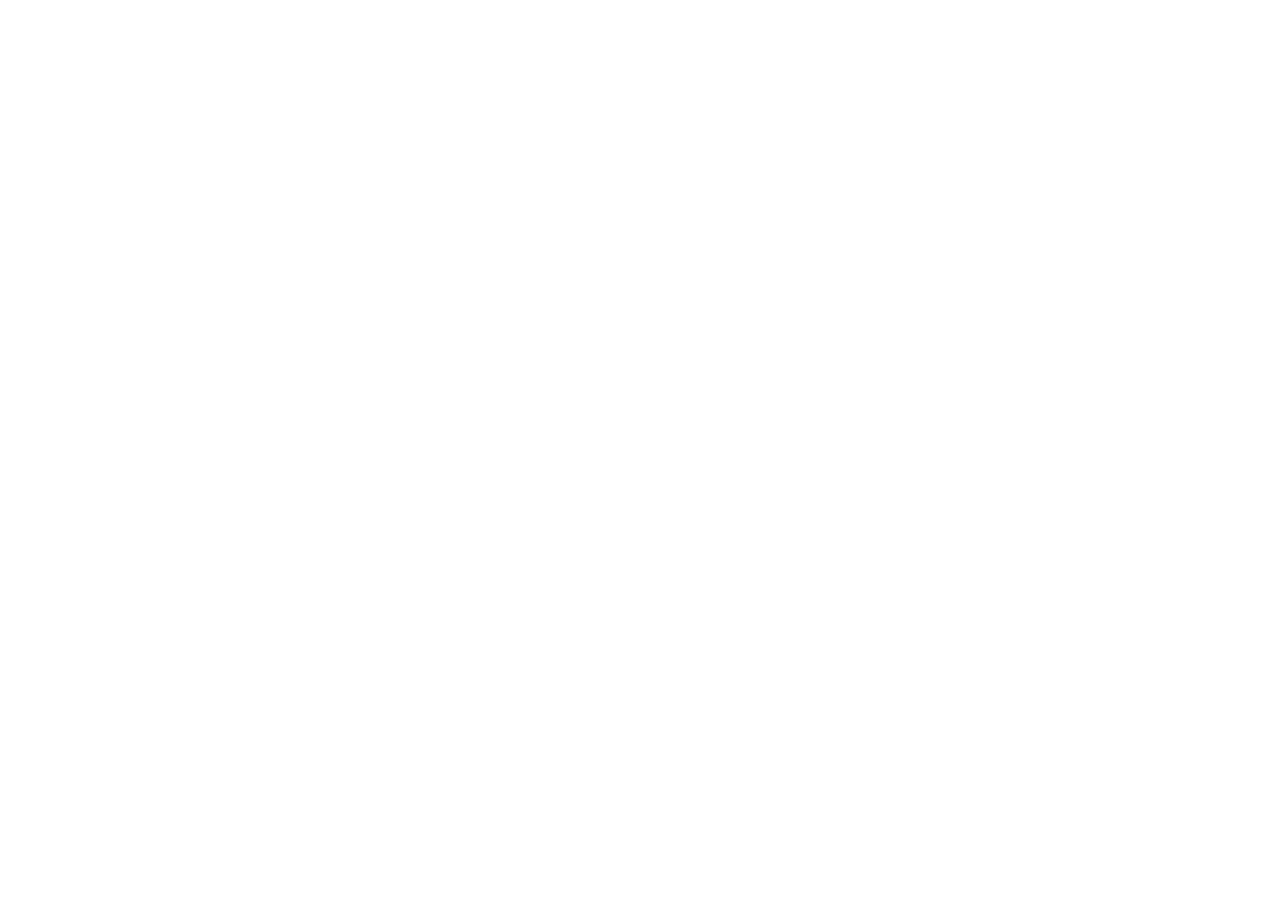
==== index.html @ 0d1fc015 "项目初始化" ====
<!DOCTYPE html>
<html lang="en">
<head>
    <meta charset="UTF-8">
    <meta name="viewport" content="width=device-width, initial-scale=1.0">
    <title>Document</title>
</head>
<body>
    
</body>
</html>
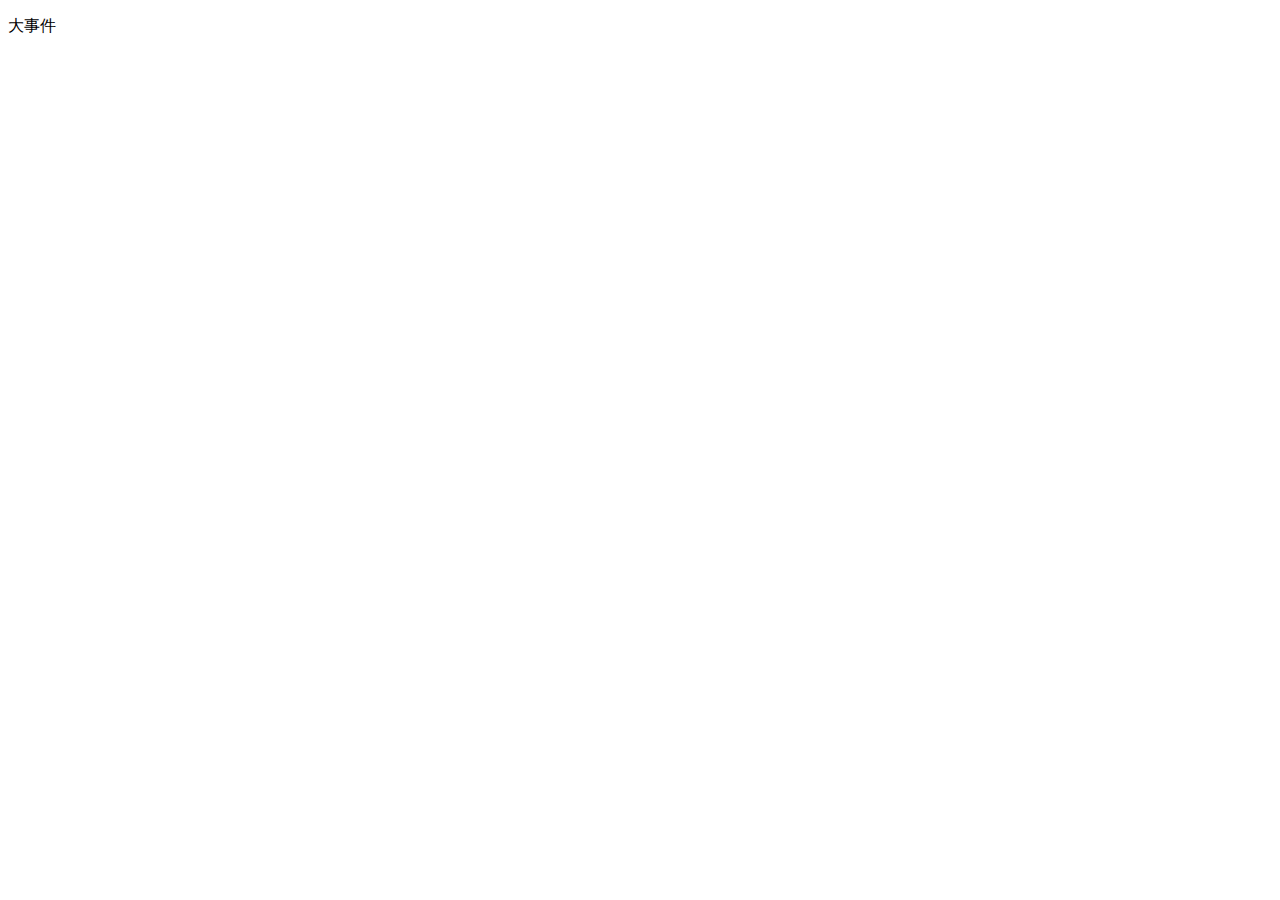
==== commit de41b594: "完成登陆和注册功能" ====
--- a/index.html
+++ b/index.html
@@ -6,6 +6,6 @@
     <title>Document</title>
 </head>
 <body>
-    
+    <p>大事件</p>
 </body>
 </html>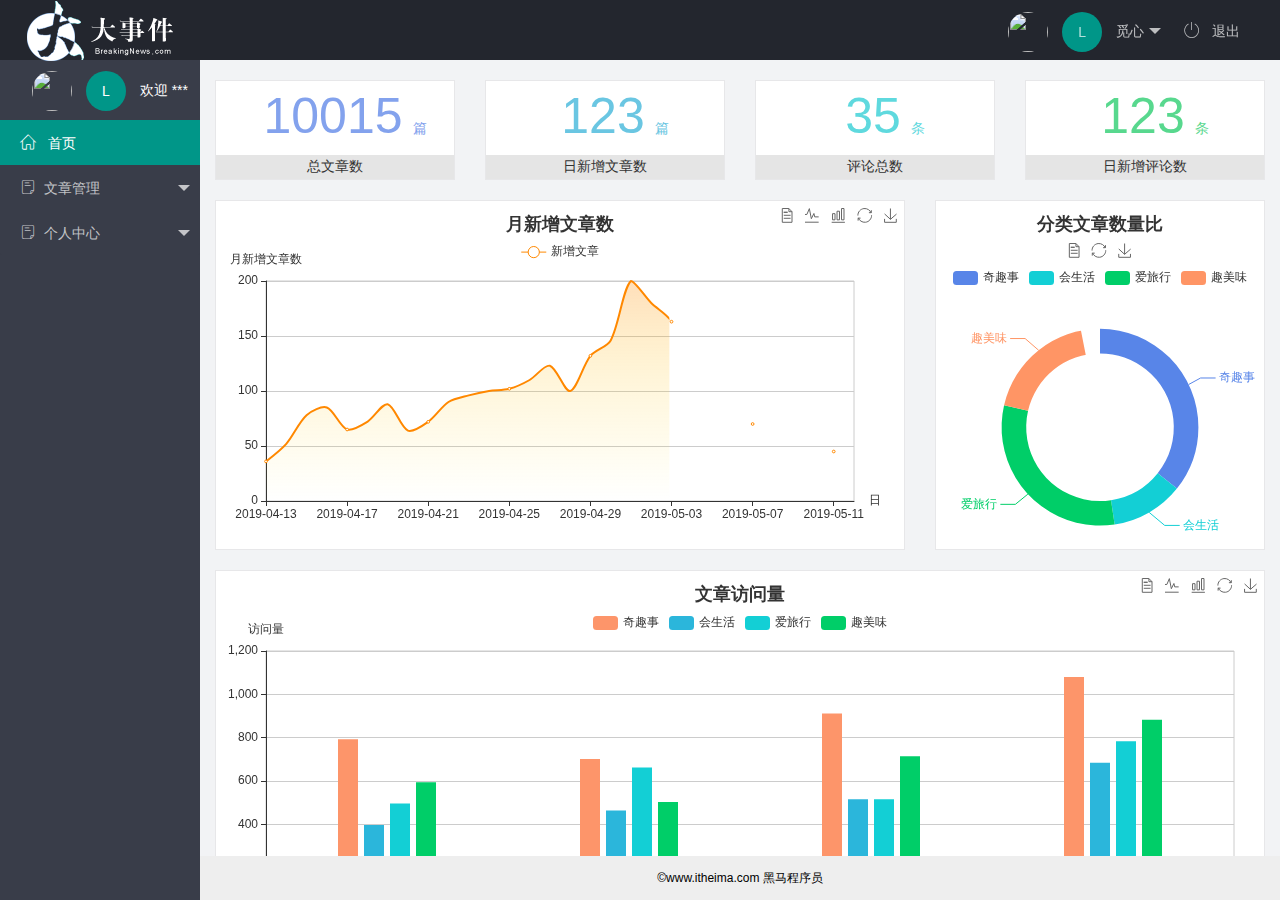
==== commit 904aeaa3: "首页功能完成" ====
--- a/index.html
+++ b/index.html
@@ -1,11 +1,114 @@
 <!DOCTYPE html>
 <html lang="en">
+
 <head>
     <meta charset="UTF-8">
     <meta name="viewport" content="width=device-width, initial-scale=1.0">
-    <title>Document</title>
+    <title>大事件后台</title>
+    <link rel="stylesheet" href="/assets/lib/layui/css/layui.css">
+    <link rel="stylesheet" href="/assets/css/index.css">
+    <link rel="stylesheet" href="/assets/fonts/iconfont.css">
 </head>
-<body>
-    <p>大事件</p>
+
+
+<body class="layui-layout-body">
+    <div class="layui-layout layui-layout-admin">
+        <div class="layui-header">
+            <div class="layui-logo">
+                <img src="/assets/images/logo.png" alt="">
+            </div>
+            <!-- 头部区域（可配合layui已有的水平导航） -->
+            <ul class="layui-nav layui-layout-right">
+                <li class="layui-nav-item">
+                    <a href="javascript:;">
+                        <img src="http://t.cn/RCzsdCq" class="layui-nav-img">
+                        <span class="text-avatar">L</span>
+                        觅心
+                    </a>
+                    <dl class="layui-nav-child">
+                        <dd>
+                            <a href="">基本资料</a>
+                        </dd>
+                        <dd>
+                            <a href="">更换头像</a>
+                        </dd>
+                        <dd>
+                            <a href="">更换密码</a>
+                        </dd>
+                    </dl>
+                </li>
+                <li class="layui-nav-item">
+                    <a id="btnLogout" href="javascript:;"><span class="iconfont icon-tuichu"></span> 退出</a>
+                </li>
+            </ul>
+        </div>
+
+        <div class="layui-side layui-bg-black">
+            <div class="layui-side-scroll">
+                <!-- 侧边头像 -->
+                <div class="userinfo">
+                    <img src="http://t.cn/RCzsdCq" alt="" class="layui-nav-img">
+                    <span class="text-avatar">L</span>
+                    <span>欢迎 ***</span>
+                </div>
+                <!-- 左侧导航区域（可配合layui已有的垂直导航） -->
+                <ul class="layui-nav layui-nav-tree" lay-shrink="all">
+                    <li class="layui-nav-item layui-this">
+                        <a class="" href="/home/dashboard.html" target="fm">
+                            <span class="iconfont icon-home"></span> 
+                            首页
+                        </a>
+                    </li>
+                    <li class="layui-nav-item">
+                        <a class="" href="javascript:;"><span class="iconfont icon-16"></span>文章管理</a>
+                        <dl class="layui-nav-child">
+                            <dd>
+                                <a href="javascript:;"><i class="layui-icon layui-icon-face-smile"></i> 文章类别</a>
+                            </dd>
+                            <dd>
+                                <a href="javascript:;"><i class="layui-icon layui-icon-face-smile"></i>文章列表</a>
+                            </dd>
+                            <dd>
+                                <a href="javascript:;"><i class="layui-icon layui-icon-face-smile"></i>发布文章</a>
+                            </dd>
+                        </dl>
+                    </li>
+                    <li class="layui-nav-item">
+                        <a href="javascript:;"><span class="iconfont icon-16"></span>个人中心</a>
+                        <dl class="layui-nav-child">
+                            <dd>
+                                <a href="javascript:;"><i class="layui-icon layui-icon-face-smile"></i>基本资料</a>
+                            </dd>
+                            <dd>
+                                <a href="javascript:;"><i class="layui-icon layui-icon-face-smile"></i>更换头像</a>
+                            </dd>
+                            <dd>
+                                <a href="javascript:;"><i class="layui-icon layui-icon-face-smile"></i>更换密码</a>
+                            </dd>
+                        </dl>
+                    </li>
+                    
+                </ul>
+            </div>
+        </div>
+
+        <div class="layui-body">
+            <!-- 内容主体区域 -->
+            <!-- <div style="padding: 15px;">内容主体区域</div> -->
+            <iframe name="fm" src= "/home/dashboard.html"></iframe>
+        </div>
+
+        <div class="layui-footer">
+            <!-- 底部固定区域 -->
+            ©www.itheima.com 黑马程序员
+        </div>
+    </div>
+
+
+    <script src="/assets/lib/layui/layui.all.js"></script>
+    <script src="/assets/lib/jquery.js"></script>
+    <script src="/assets/js/baseAPI.js"></script>
+    <script src="/assets/js/index.js"></script>
 </body>
+
 </html>--- a/assets/lib/layui/css/layui.css
+++ b/assets/lib/layui/css/layui.css
@@ -0,0 +1,2 @@
+/** layui-v2.5.5 MIT License By https://www.layui.com */
+ .layui-inline,img{display:inline-block;vertical-align:middle}h1,h2,h3,h4,h5,h6{font-weight:400}.layui-edge,.layui-header,.layui-inline,.layui-main{position:relative}.layui-body,.layui-edge,.layui-elip{overflow:hidden}.layui-btn,.layui-edge,.layui-inline,img{vertical-align:middle}.layui-btn,.layui-disabled,.layui-icon,.layui-unselect{-moz-user-select:none;-webkit-user-select:none;-ms-user-select:none}.layui-elip,.layui-form-checkbox span,.layui-form-pane .layui-form-label{text-overflow:ellipsis;white-space:nowrap}.layui-breadcrumb,.layui-tree-btnGroup{visibility:hidden}blockquote,body,button,dd,div,dl,dt,form,h1,h2,h3,h4,h5,h6,input,li,ol,p,pre,td,textarea,th,ul{margin:0;padding:0;-webkit-tap-highlight-color:rgba(0,0,0,0)}a:active,a:hover{outline:0}img{border:none}li{list-style:none}table{border-collapse:collapse;border-spacing:0}h4,h5,h6{font-size:100%}button,input,optgroup,option,select,textarea{font-family:inherit;font-size:inherit;font-style:inherit;font-weight:inherit;outline:0}pre{white-space:pre-wrap;white-space:-moz-pre-wrap;white-space:-pre-wrap;white-space:-o-pre-wrap;word-wrap:break-word}body{line-height:24px;font:14px Helvetica Neue,Helvetica,PingFang SC,Tahoma,Arial,sans-serif}hr{height:1px;margin:10px 0;border:0;clear:both}a{color:#333;text-decoration:none}a:hover{color:#777}a cite{font-style:normal;*cursor:pointer}.layui-border-box,.layui-border-box *{box-sizing:border-box}.layui-box,.layui-box *{box-sizing:content-box}.layui-clear{clear:both;*zoom:1}.layui-clear:after{content:'\20';clear:both;*zoom:1;display:block;height:0}.layui-inline{*display:inline;*zoom:1}.layui-edge{display:inline-block;width:0;height:0;border-width:6px;border-style:dashed;border-color:transparent}.layui-edge-top{top:-4px;border-bottom-color:#999;border-bottom-style:solid}.layui-edge-right{border-left-color:#999;border-left-style:solid}.layui-edge-bottom{top:2px;border-top-color:#999;border-top-style:solid}.layui-edge-left{border-right-color:#999;border-right-style:solid}.layui-disabled,.layui-disabled:hover{color:#d2d2d2!important;cursor:not-allowed!important}.layui-circle{border-radius:100%}.layui-show{display:block!important}.layui-hide{display:none!important}@font-face{font-family:layui-icon;src:url(../font/iconfont.eot?v=250);src:url(../font/iconfont.eot?v=250#iefix) format('embedded-opentype'),url(../font/iconfont.woff2?v=250) format('woff2'),url(../font/iconfont.woff?v=250) format('woff'),url(../font/iconfont.ttf?v=250) format('truetype'),url(../font/iconfont.svg?v=250#layui-icon) format('svg')}.layui-icon{font-family:layui-icon!important;font-size:16px;font-style:normal;-webkit-font-smoothing:antialiased;-moz-osx-font-smoothing:grayscale}.layui-icon-reply-fill:before{content:"\e611"}.layui-icon-set-fill:before{content:"\e614"}.layui-icon-menu-fill:before{content:"\e60f"}.layui-icon-search:before{content:"\e615"}.layui-icon-share:before{content:"\e641"}.layui-icon-set-sm:before{content:"\e620"}.layui-icon-engine:before{content:"\e628"}.layui-icon-close:before{content:"\1006"}.layui-icon-close-fill:before{content:"\1007"}.layui-icon-chart-screen:before{content:"\e629"}.layui-icon-star:before{content:"\e600"}.layui-icon-circle-dot:before{content:"\e617"}.layui-icon-chat:before{content:"\e606"}.layui-icon-release:before{content:"\e609"}.layui-icon-list:before{content:"\e60a"}.layui-icon-chart:before{content:"\e62c"}.layui-icon-ok-circle:before{content:"\1005"}.layui-icon-layim-theme:before{content:"\e61b"}.layui-icon-table:before{content:"\e62d"}.layui-icon-right:before{content:"\e602"}.layui-icon-left:before{content:"\e603"}.layui-icon-cart-simple:before{content:"\e698"}.layui-icon-face-cry:before{content:"\e69c"}.layui-icon-face-smile:before{content:"\e6af"}.layui-icon-survey:before{content:"\e6b2"}.layui-icon-tree:before{content:"\e62e"}.layui-icon-upload-circle:before{content:"\e62f"}.layui-icon-add-circle:before{content:"\e61f"}.layui-icon-download-circle:before{content:"\e601"}.layui-icon-templeate-1:before{content:"\e630"}.layui-icon-util:before{content:"\e631"}.layui-icon-face-surprised:before{content:"\e664"}.layui-icon-edit:before{content:"\e642"}.layui-icon-speaker:before{content:"\e645"}.layui-icon-down:before{content:"\e61a"}.layui-icon-file:before{content:"\e621"}.layui-icon-layouts:before{content:"\e632"}.layui-icon-rate-half:before{content:"\e6c9"}.layui-icon-add-circle-fine:before{content:"\e608"}.layui-icon-prev-circle:before{content:"\e633"}.layui-icon-read:before{content:"\e705"}.layui-icon-404:before{content:"\e61c"}.layui-icon-carousel:before{content:"\e634"}.layui-icon-help:before{content:"\e607"}.layui-icon-code-circle:before{content:"\e635"}.layui-icon-water:before{content:"\e636"}.layui-icon-username:before{content:"\e66f"}.layui-icon-find-fill:before{content:"\e670"}.layui-icon-about:before{content:"\e60b"}.layui-icon-location:before{content:"\e715"}.layui-icon-up:before{content:"\e619"}.layui-icon-pause:before{content:"\e651"}.layui-icon-date:before{content:"\e637"}.layui-icon-layim-uploadfile:before{content:"\e61d"}.layui-icon-delete:before{content:"\e640"}.layui-icon-play:before{content:"\e652"}.layui-icon-top:before{content:"\e604"}.layui-icon-friends:before{content:"\e612"}.layui-icon-refresh-3:before{content:"\e9aa"}.layui-icon-ok:before{content:"\e605"}.layui-icon-layer:before{content:"\e638"}.layui-icon-face-smile-fine:before{content:"\e60c"}.layui-icon-dollar:before{content:"\e659"}.layui-icon-group:before{content:"\e613"}.layui-icon-layim-download:before{content:"\e61e"}.layui-icon-picture-fine:before{content:"\e60d"}.layui-icon-link:before{content:"\e64c"}.layui-icon-diamond:before{content:"\e735"}.layui-icon-log:before{content:"\e60e"}.layui-icon-rate-solid:before{content:"\e67a"}.layui-icon-fonts-del:before{content:"\e64f"}.layui-icon-unlink:before{content:"\e64d"}.layui-icon-fonts-clear:before{content:"\e639"}.layui-icon-triangle-r:before{content:"\e623"}.layui-icon-circle:before{content:"\e63f"}.layui-icon-radio:before{content:"\e643"}.layui-icon-align-center:before{content:"\e647"}.layui-icon-align-right:before{content:"\e648"}.layui-icon-align-left:before{content:"\e649"}.layui-icon-loading-1:before{content:"\e63e"}.layui-icon-return:before{content:"\e65c"}.layui-icon-fonts-strong:before{content:"\e62b"}.layui-icon-upload:before{content:"\e67c"}.layui-icon-dialogue:before{content:"\e63a"}.layui-icon-video:before{content:"\e6ed"}.layui-icon-headset:before{content:"\e6fc"}.layui-icon-cellphone-fine:before{content:"\e63b"}.layui-icon-add-1:before{content:"\e654"}.layui-icon-face-smile-b:before{content:"\e650"}.layui-icon-fonts-html:before{content:"\e64b"}.layui-icon-form:before{content:"\e63c"}.layui-icon-cart:before{content:"\e657"}.layui-icon-camera-fill:before{content:"\e65d"}.layui-icon-tabs:before{content:"\e62a"}.layui-icon-fonts-code:before{content:"\e64e"}.layui-icon-fire:before{content:"\e756"}.layui-icon-set:before{content:"\e716"}.layui-icon-fonts-u:before{content:"\e646"}.layui-icon-triangle-d:before{content:"\e625"}.layui-icon-tips:before{content:"\e702"}.layui-icon-picture:before{content:"\e64a"}.layui-icon-more-vertical:before{content:"\e671"}.layui-icon-flag:before{content:"\e66c"}.layui-icon-loading:before{content:"\e63d"}.layui-icon-fonts-i:before{content:"\e644"}.layui-icon-refresh-1:before{content:"\e666"}.layui-icon-rmb:before{content:"\e65e"}.layui-icon-home:before{content:"\e68e"}.layui-icon-user:before{content:"\e770"}.layui-icon-notice:before{content:"\e667"}.layui-icon-login-weibo:before{content:"\e675"}.layui-icon-voice:before{content:"\e688"}.layui-icon-upload-drag:before{content:"\e681"}.layui-icon-login-qq:before{content:"\e676"}.layui-icon-snowflake:before{content:"\e6b1"}.layui-icon-file-b:before{content:"\e655"}.layui-icon-template:before{content:"\e663"}.layui-icon-auz:before{content:"\e672"}.layui-icon-console:before{content:"\e665"}.layui-icon-app:before{content:"\e653"}.layui-icon-prev:before{content:"\e65a"}.layui-icon-website:before{content:"\e7ae"}.layui-icon-next:before{content:"\e65b"}.layui-icon-component:before{content:"\e857"}.layui-icon-more:before{content:"\e65f"}.layui-icon-login-wechat:before{content:"\e677"}.layui-icon-shrink-right:before{content:"\e668"}.layui-icon-spread-left:before{content:"\e66b"}.layui-icon-camera:before{content:"\e660"}.layui-icon-note:before{content:"\e66e"}.layui-icon-refresh:before{content:"\e669"}.layui-icon-female:before{content:"\e661"}.layui-icon-male:before{content:"\e662"}.layui-icon-password:before{content:"\e673"}.layui-icon-senior:before{content:"\e674"}.layui-icon-theme:before{content:"\e66a"}.layui-icon-tread:before{content:"\e6c5"}.layui-icon-praise:before{content:"\e6c6"}.layui-icon-star-fill:before{content:"\e658"}.layui-icon-rate:before{content:"\e67b"}.layui-icon-template-1:before{content:"\e656"}.layui-icon-vercode:before{content:"\e679"}.layui-icon-cellphone:before{content:"\e678"}.layui-icon-screen-full:before{content:"\e622"}.layui-icon-screen-restore:before{content:"\e758"}.layui-icon-cols:before{content:"\e610"}.layui-icon-export:before{content:"\e67d"}.layui-icon-print:before{content:"\e66d"}.layui-icon-slider:before{content:"\e714"}.layui-icon-addition:before{content:"\e624"}.layui-icon-subtraction:before{content:"\e67e"}.layui-icon-service:before{content:"\e626"}.layui-icon-transfer:before{content:"\e691"}.layui-main{width:1140px;margin:0 auto}.layui-header{z-index:1000;height:60px}.layui-header a:hover{transition:all .5s;-webkit-transition:all .5s}.layui-side{position:fixed;left:0;top:0;bottom:0;z-index:999;width:200px;overflow-x:hidden}.layui-side-scroll{position:relative;width:220px;height:100%;overflow-x:hidden}.layui-body{position:absolute;left:200px;right:0;top:0;bottom:0;z-index:998;width:auto;overflow-y:auto;box-sizing:border-box}.layui-layout-body{overflow:hidden}.layui-layout-admin .layui-header{background-color:#23262E}.layui-layout-admin .layui-side{top:60px;width:200px;overflow-x:hidden}.layui-layout-admin .layui-body{position:fixed;top:60px;bottom:44px}.layui-layout-admin .layui-main{width:auto;margin:0 15px}.layui-layout-admin .layui-footer{position:fixed;left:200px;right:0;bottom:0;height:44px;line-height:44px;padding:0 15px;background-color:#eee}.layui-layout-admin .layui-logo{position:absolute;left:0;top:0;width:200px;height:100%;line-height:60px;text-align:center;color:#009688;font-size:16px}.layui-layout-admin .layui-header .layui-nav{background:0 0}.layui-layout-left{position:absolute!important;left:200px;top:0}.layui-layout-right{position:absolute!important;right:0;top:0}.layui-container{position:relative;margin:0 auto;padding:0 15px;box-sizing:border-box}.layui-fluid{position:relative;margin:0 auto;padding:0 15px}.layui-row:after,.layui-row:before{content:'';display:block;clear:both}.layui-col-lg1,.layui-col-lg10,.layui-col-lg11,.layui-col-lg12,.layui-col-lg2,.layui-col-lg3,.layui-col-lg4,.layui-col-lg5,.layui-col-lg6,.layui-col-lg7,.layui-col-lg8,.layui-col-lg9,.layui-col-md1,.layui-col-md10,.layui-col-md11,.layui-col-md12,.layui-col-md2,.layui-col-md3,.layui-col-md4,.layui-col-md5,.layui-col-md6,.layui-col-md7,.layui-col-md8,.layui-col-md9,.layui-col-sm1,.layui-col-sm10,.layui-col-sm11,.layui-col-sm12,.layui-col-sm2,.layui-col-sm3,.layui-col-sm4,.layui-col-sm5,.layui-col-sm6,.layui-col-sm7,.layui-col-sm8,.layui-col-sm9,.layui-col-xs1,.layui-col-xs10,.layui-col-xs11,.layui-col-xs12,.layui-col-xs2,.layui-col-xs3,.layui-col-xs4,.layui-col-xs5,.layui-col-xs6,.layui-col-xs7,.layui-col-xs8,.layui-col-xs9{position:relative;display:block;box-sizing:border-box}.layui-col-xs1,.layui-col-xs10,.layui-col-xs11,.layui-col-xs12,.layui-col-xs2,.layui-col-xs3,.layui-col-xs4,.layui-col-xs5,.layui-col-xs6,.layui-col-xs7,.layui-col-xs8,.layui-col-xs9{float:left}.layui-col-xs1{width:8.33333333%}.layui-col-xs2{width:16.66666667%}.layui-col-xs3{width:25%}.layui-col-xs4{width:33.33333333%}.layui-col-xs5{width:41.66666667%}.layui-col-xs6{width:50%}.layui-col-xs7{width:58.33333333%}.layui-col-xs8{width:66.66666667%}.layui-col-xs9{width:75%}.layui-col-xs10{width:83.33333333%}.layui-col-xs11{width:91.66666667%}.layui-col-xs12{width:100%}.layui-col-xs-offset1{margin-left:8.33333333%}.layui-col-xs-offset2{margin-left:16.66666667%}.layui-col-xs-offset3{margin-left:25%}.layui-col-xs-offset4{margin-left:33.33333333%}.layui-col-xs-offset5{margin-left:41.66666667%}.layui-col-xs-offset6{margin-left:50%}.layui-col-xs-offset7{margin-left:58.33333333%}.layui-col-xs-offset8{margin-left:66.66666667%}.layui-col-xs-offset9{margin-left:75%}.layui-col-xs-offset10{margin-left:83.33333333%}.layui-col-xs-offset11{margin-left:91.66666667%}.layui-col-xs-offset12{margin-left:100%}@media screen and (max-width:768px){.layui-hide-xs{display:none!important}.layui-show-xs-block{display:block!important}.layui-show-xs-inline{display:inline!important}.layui-show-xs-inline-block{display:inline-block!important}}@media screen and (min-width:768px){.layui-container{width:750px}.layui-hide-sm{display:none!important}.layui-show-sm-block{display:block!important}.layui-show-sm-inline{display:inline!important}.layui-show-sm-inline-block{display:inline-block!important}.layui-col-sm1,.layui-col-sm10,.layui-col-sm11,.layui-col-sm12,.layui-col-sm2,.layui-col-sm3,.layui-col-sm4,.layui-col-sm5,.layui-col-sm6,.layui-col-sm7,.layui-col-sm8,.layui-col-sm9{float:left}.layui-col-sm1{width:8.33333333%}.layui-col-sm2{width:16.66666667%}.layui-col-sm3{width:25%}.layui-col-sm4{width:33.33333333%}.layui-col-sm5{width:41.66666667%}.layui-col-sm6{width:50%}.layui-col-sm7{width:58.33333333%}.layui-col-sm8{width:66.66666667%}.layui-col-sm9{width:75%}.layui-col-sm10{width:83.33333333%}.layui-col-sm11{width:91.66666667%}.layui-col-sm12{width:100%}.layui-col-sm-offset1{margin-left:8.33333333%}.layui-col-sm-offset2{margin-left:16.66666667%}.layui-col-sm-offset3{margin-left:25%}.layui-col-sm-offset4{margin-left:33.33333333%}.layui-col-sm-offset5{margin-left:41.66666667%}.layui-col-sm-offset6{margin-left:50%}.layui-col-sm-offset7{margin-left:58.33333333%}.layui-col-sm-offset8{margin-left:66.66666667%}.layui-col-sm-offset9{margin-left:75%}.layui-col-sm-offset10{margin-left:83.33333333%}.layui-col-sm-offset11{margin-left:91.66666667%}.layui-col-sm-offset12{margin-left:100%}}@media screen and (min-width:992px){.layui-container{width:970px}.layui-hide-md{display:none!important}.layui-show-md-block{display:block!important}.layui-show-md-inline{display:inline!important}.layui-show-md-inline-block{display:inline-block!important}.layui-col-md1,.layui-col-md10,.layui-col-md11,.layui-col-md12,.layui-col-md2,.layui-col-md3,.layui-col-md4,.layui-col-md5,.layui-col-md6,.layui-col-md7,.layui-col-md8,.layui-col-md9{float:left}.layui-col-md1{width:8.33333333%}.layui-col-md2{width:16.66666667%}.layui-col-md3{width:25%}.layui-col-md4{width:33.33333333%}.layui-col-md5{width:41.66666667%}.layui-col-md6{width:50%}.layui-col-md7{width:58.33333333%}.layui-col-md8{width:66.66666667%}.layui-col-md9{width:75%}.layui-col-md10{width:83.33333333%}.layui-col-md11{width:91.66666667%}.layui-col-md12{width:100%}.layui-col-md-offset1{margin-left:8.33333333%}.layui-col-md-offset2{margin-left:16.66666667%}.layui-col-md-offset3{margin-left:25%}.layui-col-md-offset4{margin-left:33.33333333%}.layui-col-md-offset5{margin-left:41.66666667%}.layui-col-md-offset6{margin-left:50%}.layui-col-md-offset7{margin-left:58.33333333%}.layui-col-md-offset8{margin-left:66.66666667%}.layui-col-md-offset9{margin-left:75%}.layui-col-md-offset10{margin-left:83.33333333%}.layui-col-md-offset11{margin-left:91.66666667%}.layui-col-md-offset12{margin-left:100%}}@media screen and (min-width:1200px){.layui-container{width:1170px}.layui-hide-lg{display:none!important}.layui-show-lg-block{display:block!important}.layui-show-lg-inline{display:inline!important}.layui-show-lg-inline-block{display:inline-block!important}.layui-col-lg1,.layui-col-lg10,.layui-col-lg11,.layui-col-lg12,.layui-col-lg2,.layui-col-lg3,.layui-col-lg4,.layui-col-lg5,.layui-col-lg6,.layui-col-lg7,.layui-col-lg8,.layui-col-lg9{float:left}.layui-col-lg1{width:8.33333333%}.layui-col-lg2{width:16.66666667%}.layui-col-lg3{width:25%}.layui-col-lg4{width:33.33333333%}.layui-col-lg5{width:41.66666667%}.layui-col-lg6{width:50%}.layui-col-lg7{width:58.33333333%}.layui-col-lg8{width:66.66666667%}.layui-col-lg9{width:75%}.layui-col-lg10{width:83.33333333%}.layui-col-lg11{width:91.66666667%}.layui-col-lg12{width:100%}.layui-col-lg-offset1{margin-left:8.33333333%}.layui-col-lg-offset2{margin-left:16.66666667%}.layui-col-lg-offset3{margin-left:25%}.layui-col-lg-offset4{margin-left:33.33333333%}.layui-col-lg-offset5{margin-left:41.66666667%}.layui-col-lg-offset6{margin-left:50%}.layui-col-lg-offset7{margin-left:58.33333333%}.layui-col-lg-offset8{margin-left:66.66666667%}.layui-col-lg-offset9{margin-left:75%}.layui-col-lg-offset10{margin-left:83.33333333%}.layui-col-lg-offset11{margin-left:91.66666667%}.layui-col-lg-offset12{margin-left:100%}}.layui-col-space1{margin:-.5px}.layui-col-space1>*{padding:.5px}.layui-col-space3{margin:-1.5px}.layui-col-space3>*{padding:1.5px}.layui-col-space5{margin:-2.5px}.layui-col-space5>*{padding:2.5px}.layui-col-space8{margin:-3.5px}.layui-col-space8>*{padding:3.5px}.layui-col-space10{margin:-5px}.layui-col-space10>*{padding:5px}.layui-col-space12{margin:-6px}.layui-col-space12>*{padding:6px}.layui-col-space15{margin:-7.5px}.layui-col-space15>*{padding:7.5px}.layui-col-space18{margin:-9px}.layui-col-space18>*{padding:9px}.layui-col-space20{margin:-10px}.layui-col-space20>*{padding:10px}.layui-col-space22{margin:-11px}.layui-col-space22>*{padding:11px}.layui-col-space25{margin:-12.5px}.layui-col-space25>*{padding:12.5px}.layui-col-space30{margin:-15px}.layui-col-space30>*{padding:15px}.layui-btn,.layui-input,.layui-select,.layui-textarea,.layui-upload-button{outline:0;-webkit-appearance:none;transition:all .3s;-webkit-transition:all .3s;box-sizing:border-box}.layui-elem-quote{margin-bottom:10px;padding:15px;line-height:22px;border-left:5px solid #009688;border-radius:0 2px 2px 0;background-color:#f2f2f2}.layui-quote-nm{border-style:solid;border-width:1px 1px 1px 5px;background:0 0}.layui-elem-field{margin-bottom:10px;padding:0;border-width:1px;border-style:solid}.layui-elem-field legend{margin-left:20px;padding:0 10px;font-size:20px;font-weight:300}.layui-field-title{margin:10px 0 20px;border-width:1px 0 0}.layui-field-box{padding:10px 15px}.layui-field-title .layui-field-box{padding:10px 0}.layui-progress{position:relative;height:6px;border-radius:20px;background-color:#e2e2e2}.layui-progress-bar{position:absolute;left:0;top:0;width:0;max-width:100%;height:6px;border-radius:20px;text-align:right;background-color:#5FB878;transition:all .3s;-webkit-transition:all .3s}.layui-progress-big,.layui-progress-big .layui-progress-bar{height:18px;line-height:18px}.layui-progress-text{position:relative;top:-20px;line-height:18px;font-size:12px;color:#666}.layui-progress-big .layui-progress-text{position:static;padding:0 10px;color:#fff}.layui-collapse{border-width:1px;border-style:solid;border-radius:2px}.layui-colla-content,.layui-colla-item{border-top-width:1px;border-top-style:solid}.layui-colla-item:first-child{border-top:none}.layui-colla-title{position:relative;height:42px;line-height:42px;padding:0 15px 0 35px;color:#333;background-color:#f2f2f2;cursor:pointer;font-size:14px;overflow:hidden}.layui-colla-content{display:none;padding:10px 15px;line-height:22px;color:#666}.layui-colla-icon{position:absolute;left:15px;top:0;font-size:14px}.layui-card{margin-bottom:15px;border-radius:2px;background-color:#fff;box-shadow:0 1px 2px 0 rgba(0,0,0,.05)}.layui-card:last-child{margin-bottom:0}.layui-card-header{position:relative;height:42px;line-height:42px;padding:0 15px;border-bottom:1px solid #f6f6f6;color:#333;border-radius:2px 2px 0 0;font-size:14px}.layui-bg-black,.layui-bg-blue,.layui-bg-cyan,.layui-bg-green,.layui-bg-orange,.layui-bg-red{color:#fff!important}.layui-card-body{position:relative;padding:10px 15px;line-height:24px}.layui-card-body[pad15]{padding:15px}.layui-card-body[pad20]{padding:20px}.layui-card-body .layui-table{margin:5px 0}.layui-card .layui-tab{margin:0}.layui-panel-window{position:relative;padding:15px;border-radius:0;border-top:5px solid #E6E6E6;background-color:#fff}.layui-auxiliar-moving{position:fixed;left:0;right:0;top:0;bottom:0;width:100%;height:100%;background:0 0;z-index:9999999999}.layui-form-label,.layui-form-mid,.layui-form-select,.layui-input-block,.layui-input-inline,.layui-textarea{position:relative}.layui-bg-red{background-color:#FF5722!important}.layui-bg-orange{background-color:#FFB800!important}.layui-bg-green{background-color:#009688!important}.layui-bg-cyan{background-color:#2F4056!important}.layui-bg-blue{background-color:#1E9FFF!important}.layui-bg-black{background-color:#393D49!important}.layui-bg-gray{background-color:#eee!important;color:#666!important}.layui-badge-rim,.layui-colla-content,.layui-colla-item,.layui-collapse,.layui-elem-field,.layui-form-pane .layui-form-item[pane],.layui-form-pane .layui-form-label,.layui-input,.layui-layedit,.layui-layedit-tool,.layui-quote-nm,.layui-select,.layui-tab-bar,.layui-tab-card,.layui-tab-title,.layui-tab-title .layui-this:after,.layui-textarea{border-color:#e6e6e6}.layui-timeline-item:before,hr{background-color:#e6e6e6}.layui-text{line-height:22px;font-size:14px;color:#666}.layui-text h1,.layui-text h2,.layui-text h3{font-weight:500;color:#333}.layui-text h1{font-size:30px}.layui-text h2{font-size:24px}.layui-text h3{font-size:18px}.layui-text a:not(.layui-btn){color:#01AAED}.layui-text a:not(.layui-btn):hover{text-decoration:underline}.layui-text ul{padding:5px 0 5px 15px}.layui-text ul li{margin-top:5px;list-style-type:disc}.layui-text em,.layui-word-aux{color:#999!important;padding:0 5px!important}.layui-btn{display:inline-block;height:38px;line-height:38px;padding:0 18px;background-color:#009688;color:#fff;white-space:nowrap;text-align:center;font-size:14px;border:none;border-radius:2px;cursor:pointer}.layui-btn:hover{opacity:.8;filter:alpha(opacity=80);color:#fff}.layui-btn:active{opacity:1;filter:alpha(opacity=100)}.layui-btn+.layui-btn{margin-left:10px}.layui-btn-container{font-size:0}.layui-btn-container .layui-btn{margin-right:10px;margin-bottom:10px}.layui-btn-container .layui-btn+.layui-btn{margin-left:0}.layui-table .layui-btn-container .layui-btn{margin-bottom:9px}.layui-btn-radius{border-radius:100px}.layui-btn .layui-icon{margin-right:3px;font-size:18px;vertical-align:bottom;vertical-align:middle\9}.layui-btn-primary{border:1px solid #C9C9C9;background-color:#fff;color:#555}.layui-btn-primary:hover{border-color:#009688;color:#333}.layui-btn-normal{background-color:#1E9FFF}.layui-btn-warm{background-color:#FFB800}.layui-btn-danger{background-color:#FF5722}.layui-btn-checked{background-color:#5FB878}.layui-btn-disabled,.layui-btn-disabled:active,.layui-btn-disabled:hover{border:1px solid #e6e6e6;background-color:#FBFBFB;color:#C9C9C9;cursor:not-allowed;opacity:1}.layui-btn-lg{height:44px;line-height:44px;padding:0 25px;font-size:16px}.layui-btn-sm{height:30px;line-height:30px;padding:0 10px;font-size:12px}.layui-btn-sm i{font-size:16px!important}.layui-btn-xs{height:22px;line-height:22px;padding:0 5px;font-size:12px}.layui-btn-xs i{font-size:14px!important}.layui-btn-group{display:inline-block;vertical-align:middle;font-size:0}.layui-btn-group .layui-btn{margin-left:0!important;margin-right:0!important;border-left:1px solid rgba(255,255,255,.5);border-radius:0}.layui-btn-group .layui-btn-primary{border-left:none}.layui-btn-group .layui-btn-primary:hover{border-color:#C9C9C9;color:#009688}.layui-btn-group .layui-btn:first-child{border-left:none;border-radius:2px 0 0 2px}.layui-btn-group .layui-btn-primary:first-child{border-left:1px solid #c9c9c9}.layui-btn-group .layui-btn:last-child{border-radius:0 2px 2px 0}.layui-btn-group .layui-btn+.layui-btn{margin-left:0}.layui-btn-group+.layui-btn-group{margin-left:10px}.layui-btn-fluid{width:100%}.layui-input,.layui-select,.layui-textarea{height:38px;line-height:1.3;line-height:38px\9;border-width:1px;border-style:solid;background-color:#fff;border-radius:2px}.layui-input::-webkit-input-placeholder,.layui-select::-webkit-input-placeholder,.layui-textarea::-webkit-input-placeholder{line-height:1.3}.layui-input,.layui-textarea{display:block;width:100%;padding-left:10px}.layui-input:hover,.layui-textarea:hover{border-color:#D2D2D2!important}.layui-input:focus,.layui-textarea:focus{border-color:#C9C9C9!important}.layui-textarea{min-height:100px;height:auto;line-height:20px;padding:6px 10px;resize:vertical}.layui-select{padding:0 10px}.layui-form input[type=checkbox],.layui-form input[type=radio],.layui-form select{display:none}.layui-form [lay-ignore]{display:initial}.layui-form-item{margin-bottom:15px;clear:both;*zoom:1}.layui-form-item:after{content:'\20';clear:both;*zoom:1;display:block;height:0}.layui-form-label{float:left;display:block;padding:9px 15px;width:80px;font-weight:400;line-height:20px;text-align:right}.layui-form-label-col{display:block;float:none;padding:9px 0;line-height:20px;text-align:left}.layui-form-item .layui-inline{margin-bottom:5px;margin-right:10px}.layui-input-block{margin-left:110px;min-height:36px}.layui-input-inline{display:inline-block;vertical-align:middle}.layui-form-item .layui-input-inline{float:left;width:190px;margin-right:10px}.layui-form-text .layui-input-inline{width:auto}.layui-form-mid{float:left;display:block;padding:9px 0!important;line-height:20px;margin-right:10px}.layui-form-danger+.layui-form-select .layui-input,.layui-form-danger:focus{border-color:#FF5722!important}.layui-form-select .layui-input{padding-right:30px;cursor:pointer}.layui-form-select .layui-edge{position:absolute;right:10px;top:50%;margin-top:-3px;cursor:pointer;border-width:6px;border-top-color:#c2c2c2;border-top-style:solid;transition:all .3s;-webkit-transition:all .3s}.layui-form-select dl{display:none;position:absolute;left:0;top:42px;padding:5px 0;z-index:899;min-width:100%;border:1px solid #d2d2d2;max-height:300px;overflow-y:auto;background-color:#fff;border-radius:2px;box-shadow:0 2px 4px rgba(0,0,0,.12);box-sizing:border-box}.layui-form-select dl dd,.layui-form-select dl dt{padding:0 10px;line-height:36px;white-space:nowrap;overflow:hidden;text-overflow:ellipsis}.layui-form-select dl dt{font-size:12px;color:#999}.layui-form-select dl dd{cursor:pointer}.layui-form-select dl dd:hover{background-color:#f2f2f2;-webkit-transition:.5s all;transition:.5s all}.layui-form-select .layui-select-group dd{padding-left:20px}.layui-form-select dl dd.layui-select-tips{padding-left:10px!important;color:#999}.layui-form-select dl dd.layui-this{background-color:#5FB878;color:#fff}.layui-form-checkbox,.layui-form-select dl dd.layui-disabled{background-color:#fff}.layui-form-selected dl{display:block}.layui-form-checkbox,.layui-form-checkbox *,.layui-form-switch{display:inline-block;vertical-align:middle}.layui-form-selected .layui-edge{margin-top:-9px;-webkit-transform:rotate(180deg);transform:rotate(180deg);margin-top:-3px\9}:root .layui-form-selected .layui-edge{margin-top:-9px\0/IE9}.layui-form-selectup dl{top:auto;bottom:42px}.layui-select-none{margin:5px 0;text-align:center;color:#999}.layui-select-disabled .layui-disabled{border-color:#eee!important}.layui-select-disabled .layui-edge{border-top-color:#d2d2d2}.layui-form-checkbox{position:relative;height:30px;line-height:30px;margin-right:10px;padding-right:30px;cursor:pointer;font-size:0;-webkit-transition:.1s linear;transition:.1s linear;box-sizing:border-box}.layui-form-checkbox span{padding:0 10px;height:100%;font-size:14px;border-radius:2px 0 0 2px;background-color:#d2d2d2;color:#fff;overflow:hidden}.layui-form-checkbox:hover span{background-color:#c2c2c2}.layui-form-checkbox i{position:absolute;right:0;top:0;width:30px;height:28px;border:1px solid #d2d2d2;border-left:none;border-radius:0 2px 2px 0;color:#fff;font-size:20px;text-align:center}.layui-form-checkbox:hover i{border-color:#c2c2c2;color:#c2c2c2}.layui-form-checked,.layui-form-checked:hover{border-color:#5FB878}.layui-form-checked span,.layui-form-checked:hover span{background-color:#5FB878}.layui-form-checked i,.layui-form-checked:hover i{color:#5FB878}.layui-form-item .layui-form-checkbox{margin-top:4px}.layui-form-checkbox[lay-skin=primary]{height:auto!important;line-height:normal!important;min-width:18px;min-height:18px;border:none!important;margin-right:0;padding-left:28px;padding-right:0;background:0 0}.layui-form-checkbox[lay-skin=primary] span{padding-left:0;padding-right:15px;line-height:18px;background:0 0;color:#666}.layui-form-checkbox[lay-skin=primary] i{right:auto;left:0;width:16px;height:16px;line-height:16px;border:1px solid #d2d2d2;font-size:12px;border-radius:2px;background-color:#fff;-webkit-transition:.1s linear;transition:.1s linear}.layui-form-checkbox[lay-skin=primary]:hover i{border-color:#5FB878;color:#fff}.layui-form-checked[lay-skin=primary] i{border-color:#5FB878!important;background-color:#5FB878;color:#fff}.layui-checkbox-disbaled[lay-skin=primary] span{background:0 0!important;color:#c2c2c2}.layui-checkbox-disbaled[lay-skin=primary]:hover i{border-color:#d2d2d2}.layui-form-item .layui-form-checkbox[lay-skin=primary]{margin-top:10px}.layui-form-switch{position:relative;height:22px;line-height:22px;min-width:35px;padding:0 5px;margin-top:8px;border:1px solid #d2d2d2;border-radius:20px;cursor:pointer;background-color:#fff;-webkit-transition:.1s linear;transition:.1s linear}.layui-form-switch i{position:absolute;left:5px;top:3px;width:16px;height:16px;border-radius:20px;background-color:#d2d2d2;-webkit-transition:.1s linear;transition:.1s linear}.layui-form-switch em{position:relative;top:0;width:25px;margin-left:21px;padding:0!important;text-align:center!important;color:#999!important;font-style:normal!important;font-size:12px}.layui-form-onswitch{border-color:#5FB878;background-color:#5FB878}.layui-checkbox-disbaled,.layui-checkbox-disbaled i{border-color:#e2e2e2!important}.layui-form-onswitch i{left:100%;margin-left:-21px;background-color:#fff}.layui-form-onswitch em{margin-left:5px;margin-right:21px;color:#fff!important}.layui-checkbox-disbaled span{background-color:#e2e2e2!important}.layui-checkbox-disbaled:hover i{color:#fff!important}[lay-radio]{display:none}.layui-form-radio,.layui-form-radio *{display:inline-block;vertical-align:middle}.layui-form-radio{line-height:28px;margin:6px 10px 0 0;padding-right:10px;cursor:pointer;font-size:0}.layui-form-radio *{font-size:14px}.layui-form-radio>i{margin-right:8px;font-size:22px;color:#c2c2c2}.layui-form-radio>i:hover,.layui-form-radioed>i{color:#5FB878}.layui-radio-disbaled>i{color:#e2e2e2!important}.layui-form-pane .layui-form-label{width:110px;padding:8px 15px;height:38px;line-height:20px;border-width:1px;border-style:solid;border-radius:2px 0 0 2px;text-align:center;background-color:#FBFBFB;overflow:hidden;box-sizing:border-box}.layui-form-pane .layui-input-inline{margin-left:-1px}.layui-form-pane .layui-input-block{margin-left:110px;left:-1px}.layui-form-pane .layui-input{border-radius:0 2px 2px 0}.layui-form-pane .layui-form-text .layui-form-label{float:none;width:100%;border-radius:2px;box-sizing:border-box;text-align:left}.layui-form-pane .layui-form-text .layui-input-inline{display:block;margin:0;top:-1px;clear:both}.layui-form-pane .layui-form-text .layui-input-block{margin:0;left:0;top:-1px}.layui-form-pane .layui-form-text .layui-textarea{min-height:100px;border-radius:0 0 2px 2px}.layui-form-pane .layui-form-checkbox{margin:4px 0 4px 10px}.layui-form-pane .layui-form-radio,.layui-form-pane .layui-form-switch{margin-top:6px;margin-left:10px}.layui-form-pane .layui-form-item[pane]{position:relative;border-width:1px;border-style:solid}.layui-form-pane .layui-form-item[pane] .layui-form-label{position:absolute;left:0;top:0;height:100%;border-width:0 1px 0 0}.layui-form-pane .layui-form-item[pane] .layui-input-inline{margin-left:110px}@media screen and (max-width:450px){.layui-form-item .layui-form-label{text-overflow:ellipsis;overflow:hidden;white-space:nowrap}.layui-form-item .layui-inline{display:block;margin-right:0;margin-bottom:20px;clear:both}.layui-form-item .layui-inline:after{content:'\20';clear:both;display:block;height:0}.layui-form-item .layui-input-inline{display:block;float:none;left:-3px;width:auto;margin:0 0 10px 112px}.layui-form-item .layui-input-inline+.layui-form-mid{margin-left:110px;top:-5px;padding:0}.layui-form-item .layui-form-checkbox{margin-right:5px;margin-bottom:5px}}.layui-layedit{border-width:1px;border-style:solid;border-radius:2px}.layui-layedit-tool{padding:3px 5px;border-bottom-width:1px;border-bottom-style:solid;font-size:0}.layedit-tool-fixed{position:fixed;top:0;border-top:1px solid #e2e2e2}.layui-layedit-tool .layedit-tool-mid,.layui-layedit-tool .layui-icon{display:inline-block;vertical-align:middle;text-align:center;font-size:14px}.layui-layedit-tool .layui-icon{position:relative;width:32px;height:30px;line-height:30px;margin:3px 5px;color:#777;cursor:pointer;border-radius:2px}.layui-layedit-tool .layui-icon:hover{color:#393D49}.layui-layedit-tool .layui-icon:active{color:#000}.layui-layedit-tool .layedit-tool-active{background-color:#e2e2e2;color:#000}.layui-layedit-tool .layui-disabled,.layui-layedit-tool .layui-disabled:hover{color:#d2d2d2;cursor:not-allowed}.layui-layedit-tool .layedit-tool-mid{width:1px;height:18px;margin:0 10px;background-color:#d2d2d2}.layedit-tool-html{width:50px!important;font-size:30px!important}.layedit-tool-b,.layedit-tool-code,.layedit-tool-help{font-size:16px!important}.layedit-tool-d,.layedit-tool-face,.layedit-tool-image,.layedit-tool-unlink{font-size:18px!important}.layedit-tool-image input{position:absolute;font-size:0;left:0;top:0;width:100%;height:100%;opacity:.01;filter:Alpha(opacity=1);cursor:pointer}.layui-layedit-iframe iframe{display:block;width:100%}#LAY_layedit_code{overflow:hidden}.layui-laypage{display:inline-block;*display:inline;*zoom:1;vertical-align:middle;margin:10px 0;font-size:0}.layui-laypage>a:first-child,.layui-laypage>a:first-child em{border-radius:2px 0 0 2px}.layui-laypage>a:last-child,.layui-laypage>a:last-child em{border-radius:0 2px 2px 0}.layui-laypage>:first-child{margin-left:0!important}.layui-laypage>:last-child{margin-right:0!important}.layui-laypage a,.layui-laypage button,.layui-laypage input,.layui-laypage select,.layui-laypage span{border:1px solid #e2e2e2}.layui-laypage a,.layui-laypage span{display:inline-block;*display:inline;*zoom:1;vertical-align:middle;padding:0 15px;height:28px;line-height:28px;margin:0 -1px 5px 0;background-color:#fff;color:#333;font-size:12px}.layui-flow-more a *,.layui-laypage input,.layui-table-view select[lay-ignore]{display:inline-block}.layui-laypage a:hover{color:#009688}.layui-laypage em{font-style:normal}.layui-laypage .layui-laypage-spr{color:#999;font-weight:700}.layui-laypage a{text-decoration:none}.layui-laypage .layui-laypage-curr{position:relative}.layui-laypage .layui-laypage-curr em{position:relative;color:#fff}.layui-laypage .layui-laypage-curr .layui-laypage-em{position:absolute;left:-1px;top:-1px;padding:1px;width:100%;height:100%;background-color:#009688}.layui-laypage-em{border-radius:2px}.layui-laypage-next em,.layui-laypage-prev em{font-family:Sim sun;font-size:16px}.layui-laypage .layui-laypage-count,.layui-laypage .layui-laypage-limits,.layui-laypage .layui-laypage-refresh,.layui-laypage .layui-laypage-skip{margin-left:10px;margin-right:10px;padding:0;border:none}.layui-laypage .layui-laypage-limits,.layui-laypage .layui-laypage-refresh{vertical-align:top}.layui-laypage .layui-laypage-refresh i{font-size:18px;cursor:pointer}.layui-laypage select{height:22px;padding:3px;border-radius:2px;cursor:pointer}.layui-laypage .layui-laypage-skip{height:30px;line-height:30px;color:#999}.layui-laypage button,.layui-laypage input{height:30px;line-height:30px;border-radius:2px;vertical-align:top;background-color:#fff;box-sizing:border-box}.layui-laypage input{width:40px;margin:0 10px;padding:0 3px;text-align:center}.layui-laypage input:focus,.layui-laypage select:focus{border-color:#009688!important}.layui-laypage button{margin-left:10px;padding:0 10px;cursor:pointer}.layui-table,.layui-table-view{margin:10px 0}.layui-flow-more{margin:10px 0;text-align:center;color:#999;font-size:14px}.layui-flow-more a{height:32px;line-height:32px}.layui-flow-more a *{vertical-align:top}.layui-flow-more a cite{padding:0 20px;border-radius:3px;background-color:#eee;color:#333;font-style:normal}.layui-flow-more a cite:hover{opacity:.8}.layui-flow-more a i{font-size:30px;color:#737383}.layui-table{width:100%;background-color:#fff;color:#666}.layui-table tr{transition:all .3s;-webkit-transition:all .3s}.layui-table th{text-align:left;font-weight:400}.layui-table tbody tr:hover,.layui-table thead tr,.layui-table-click,.layui-table-header,.layui-table-hover,.layui-table-mend,.layui-table-patch,.layui-table-tool,.layui-table-total,.layui-table-total tr,.layui-table[lay-even] tr:nth-child(even){background-color:#f2f2f2}.layui-table td,.layui-table th,.layui-table-col-set,.layui-table-fixed-r,.layui-table-grid-down,.layui-table-header,.layui-table-page,.layui-table-tips-main,.layui-table-tool,.layui-table-total,.layui-table-view,.layui-table[lay-skin=line],.layui-table[lay-skin=row]{border-width:1px;border-style:solid;border-color:#e6e6e6}.layui-table td,.layui-table th{position:relative;padding:9px 15px;min-height:20px;line-height:20px;font-size:14px}.layui-table[lay-skin=line] td,.layui-table[lay-skin=line] th{border-width:0 0 1px}.layui-table[lay-skin=row] td,.layui-table[lay-skin=row] th{border-width:0 1px 0 0}.layui-table[lay-skin=nob] td,.layui-table[lay-skin=nob] th{border:none}.layui-table img{max-width:100px}.layui-table[lay-size=lg] td,.layui-table[lay-size=lg] th{padding:15px 30px}.layui-table-view .layui-table[lay-size=lg] .layui-table-cell{height:40px;line-height:40px}.layui-table[lay-size=sm] td,.layui-table[lay-size=sm] th{font-size:12px;padding:5px 10px}.layui-table-view .layui-table[lay-size=sm] .layui-table-cell{height:20px;line-height:20px}.layui-table[lay-data]{display:none}.layui-table-box{position:relative;overflow:hidden}.layui-table-view .layui-table{position:relative;width:auto;margin:0}.layui-table-view .layui-table[lay-skin=line]{border-width:0 1px 0 0}.layui-table-view .layui-table[lay-skin=row]{border-width:0 0 1px}.layui-table-view .layui-table td,.layui-table-view .layui-table th{padding:5px 0;border-top:none;border-left:none}.layui-table-view .layui-table th.layui-unselect .layui-table-cell span{cursor:pointer}.layui-table-view .layui-table td{cursor:default}.layui-table-view .layui-table td[data-edit=text]{cursor:text}.layui-table-view .layui-form-checkbox[lay-skin=primary] i{width:18px;height:18px}.layui-table-view .layui-form-radio{line-height:0;padding:0}.layui-table-view .layui-form-radio>i{margin:0;font-size:20px}.layui-table-init{position:absolute;left:0;top:0;width:100%;height:100%;text-align:center;z-index:110}.layui-table-init .layui-icon{position:absolute;left:50%;top:50%;margin:-15px 0 0 -15px;font-size:30px;color:#c2c2c2}.layui-table-header{border-width:0 0 1px;overflow:hidden}.layui-table-header .layui-table{margin-bottom:-1px}.layui-table-tool .layui-inline[lay-event]{position:relative;width:26px;height:26px;padding:5px;line-height:16px;margin-right:10px;text-align:center;color:#333;border:1px solid #ccc;cursor:pointer;-webkit-transition:.5s all;transition:.5s all}.layui-table-tool .layui-inline[lay-event]:hover{border:1px solid #999}.layui-table-tool-temp{padding-right:120px}.layui-table-tool-self{position:absolute;right:17px;top:10px}.layui-table-tool .layui-table-tool-self .layui-inline[lay-event]{margin:0 0 0 10px}.layui-table-tool-panel{position:absolute;top:29px;left:-1px;padding:5px 0;min-width:150px;min-height:40px;border:1px solid #d2d2d2;text-align:left;overflow-y:auto;background-color:#fff;box-shadow:0 2px 4px rgba(0,0,0,.12)}.layui-table-cell,.layui-table-tool-panel li{overflow:hidden;text-overflow:ellipsis;white-space:nowrap}.layui-table-tool-panel li{padding:0 10px;line-height:30px;-webkit-transition:.5s all;transition:.5s all}.layui-table-tool-panel li .layui-form-checkbox[lay-skin=primary]{width:100%;padding-left:28px}.layui-table-tool-panel li:hover{background-color:#f2f2f2}.layui-table-tool-panel li .layui-form-checkbox[lay-skin=primary] i{position:absolute;left:0;top:0}.layui-table-tool-panel li .layui-form-checkbox[lay-skin=primary] span{padding:0}.layui-table-tool .layui-table-tool-self .layui-table-tool-panel{left:auto;right:-1px}.layui-table-col-set{position:absolute;right:0;top:0;width:20px;height:100%;border-width:0 0 0 1px;background-color:#fff}.layui-table-sort{width:10px;height:20px;margin-left:5px;cursor:pointer!important}.layui-table-sort .layui-edge{position:absolute;left:5px;border-width:5px}.layui-table-sort .layui-table-sort-asc{top:3px;border-top:none;border-bottom-style:solid;border-bottom-color:#b2b2b2}.layui-table-sort .layui-table-sort-asc:hover{border-bottom-color:#666}.layui-table-sort .layui-table-sort-desc{bottom:5px;border-bottom:none;border-top-style:solid;border-top-color:#b2b2b2}.layui-table-sort .layui-table-sort-desc:hover{border-top-color:#666}.layui-table-sort[lay-sort=asc] .layui-table-sort-asc{border-bottom-color:#000}.layui-table-sort[lay-sort=desc] .layui-table-sort-desc{border-top-color:#000}.layui-table-cell{height:28px;line-height:28px;padding:0 15px;position:relative;box-sizing:border-box}.layui-table-cell .layui-form-checkbox[lay-skin=primary]{top:-1px;padding:0}.layui-table-cell .layui-table-link{color:#01AAED}.laytable-cell-checkbox,.laytable-cell-numbers,.laytable-cell-radio,.laytable-cell-space{padding:0;text-align:center}.layui-table-body{position:relative;overflow:auto;margin-right:-1px;margin-bottom:-1px}.layui-table-body .layui-none{line-height:26px;padding:15px;text-align:center;color:#999}.layui-table-fixed{position:absolute;left:0;top:0;z-index:101}.layui-table-fixed .layui-table-body{overflow:hidden}.layui-table-fixed-l{box-shadow:0 -1px 8px rgba(0,0,0,.08)}.layui-table-fixed-r{left:auto;right:-1px;border-width:0 0 0 1px;box-shadow:-1px 0 8px rgba(0,0,0,.08)}.layui-table-fixed-r .layui-table-header{position:relative;overflow:visible}.layui-table-mend{position:absolute;right:-49px;top:0;height:100%;width:50px}.layui-table-tool{position:relative;z-index:890;width:100%;min-height:50px;line-height:30px;padding:10px 15px;border-width:0 0 1px}.layui-table-tool .layui-btn-container{margin-bottom:-10px}.layui-table-page,.layui-table-total{border-width:1px 0 0;margin-bottom:-1px;overflow:hidden}.layui-table-page{position:relative;width:100%;padding:7px 7px 0;height:41px;font-size:12px;white-space:nowrap}.layui-table-page>div{height:26px}.layui-table-page .layui-laypage{margin:0}.layui-table-page .layui-laypage a,.layui-table-page .layui-laypage span{height:26px;line-height:26px;margin-bottom:10px;border:none;background:0 0}.layui-table-page .layui-laypage a,.layui-table-page .layui-laypage span.layui-laypage-curr{padding:0 12px}.layui-table-page .layui-laypage span{margin-left:0;padding:0}.layui-table-page .layui-laypage .layui-laypage-prev{margin-left:-7px!important}.layui-table-page .layui-laypage .layui-laypage-curr .layui-laypage-em{left:0;top:0;padding:0}.layui-table-page .layui-laypage button,.layui-table-page .layui-laypage input{height:26px;line-height:26px}.layui-table-page .layui-laypage input{width:40px}.layui-table-page .layui-laypage button{padding:0 10px}.layui-table-page select{height:18px}.layui-table-patch .layui-table-cell{padding:0;width:30px}.layui-table-edit{position:absolute;left:0;top:0;width:100%;height:100%;padding:0 14px 1px;border-radius:0;box-shadow:1px 1px 20px rgba(0,0,0,.15)}.layui-table-edit:focus{border-color:#5FB878!important}select.layui-table-edit{padding:0 0 0 10px;border-color:#C9C9C9}.layui-table-view .layui-form-checkbox,.layui-table-view .layui-form-radio,.layui-table-view .layui-form-switch{top:0;margin:0;box-sizing:content-box}.layui-table-view .layui-form-checkbox{top:-1px;height:26px;line-height:26px}.layui-table-view .layui-form-checkbox i{height:26px}.layui-table-grid .layui-table-cell{overflow:visible}.layui-table-grid-down{position:absolute;top:0;right:0;width:26px;height:100%;padding:5px 0;border-width:0 0 0 1px;text-align:center;background-color:#fff;color:#999;cursor:pointer}.layui-table-grid-down .layui-icon{position:absolute;top:50%;left:50%;margin:-8px 0 0 -8px}.layui-table-grid-down:hover{background-color:#fbfbfb}body .layui-table-tips .layui-layer-content{background:0 0;padding:0;box-shadow:0 1px 6px rgba(0,0,0,.12)}.layui-table-tips-main{margin:-44px 0 0 -1px;max-height:150px;padding:8px 15px;font-size:14px;overflow-y:scroll;background-color:#fff;color:#666}.layui-table-tips-c{position:absolute;right:-3px;top:-13px;width:20px;height:20px;padding:3px;cursor:pointer;background-color:#666;border-radius:50%;color:#fff}.layui-table-tips-c:hover{background-color:#777}.layui-table-tips-c:before{position:relative;right:-2px}.layui-upload-file{display:none!important;opacity:.01;filter:Alpha(opacity=1)}.layui-upload-drag,.layui-upload-form,.layui-upload-wrap{display:inline-block}.layui-upload-list{margin:10px 0}.layui-upload-choose{padding:0 10px;color:#999}.layui-upload-drag{position:relative;padding:30px;border:1px dashed #e2e2e2;background-color:#fff;text-align:center;cursor:pointer;color:#999}.layui-upload-drag .layui-icon{font-size:50px;color:#009688}.layui-upload-drag[lay-over]{border-color:#009688}.layui-upload-iframe{position:absolute;width:0;height:0;border:0;visibility:hidden}.layui-upload-wrap{position:relative;vertical-align:middle}.layui-upload-wrap .layui-upload-file{display:block!important;position:absolute;left:0;top:0;z-index:10;font-size:100px;width:100%;height:100%;opacity:.01;filter:Alpha(opacity=1);cursor:pointer}.layui-transfer-active,.layui-transfer-box{display:inline-block;vertical-align:middle}.layui-transfer-box,.layui-transfer-header,.layui-transfer-search{border-width:0;border-style:solid;border-color:#e6e6e6}.layui-transfer-box{position:relative;border-width:1px;width:200px;height:360px;border-radius:2px;background-color:#fff}.layui-transfer-box .layui-form-checkbox{width:100%;margin:0!important}.layui-transfer-header{height:38px;line-height:38px;padding:0 10px;border-bottom-width:1px}.layui-transfer-search{position:relative;padding:10px;border-bottom-width:1px}.layui-transfer-search .layui-input{height:32px;padding-left:30px;font-size:12px}.layui-transfer-search .layui-icon-search{position:absolute;left:20px;top:50%;margin-top:-8px;color:#666}.layui-transfer-active{margin:0 15px}.layui-transfer-active .layui-btn{display:block;margin:0;padding:0 15px;background-color:#5FB878;border-color:#5FB878;color:#fff}.layui-transfer-active .layui-btn-disabled{background-color:#FBFBFB;border-color:#e6e6e6;color:#C9C9C9}.layui-transfer-active .layui-btn:first-child{margin-bottom:15px}.layui-transfer-active .layui-btn .layui-icon{margin:0;font-size:14px!important}.layui-transfer-data{padding:5px 0;overflow:auto}.layui-transfer-data li{height:32px;line-height:32px;padding:0 10px}.layui-transfer-data li:hover{background-color:#f2f2f2;transition:.5s all}.layui-transfer-data .layui-none{padding:15px 10px;text-align:center;color:#999}.layui-nav{position:relative;padding:0 20px;background-color:#393D49;color:#fff;border-radius:2px;font-size:0;box-sizing:border-box}.layui-nav *{font-size:14px}.layui-nav .layui-nav-item{position:relative;display:inline-block;*display:inline;*zoom:1;vertical-align:middle;line-height:60px}.layui-nav .layui-nav-item a{display:block;padding:0 20px;color:#fff;color:rgba(255,255,255,.7);transition:all .3s;-webkit-transition:all .3s}.layui-nav .layui-this:after,.layui-nav-bar,.layui-nav-tree .layui-nav-itemed:after{position:absolute;left:0;top:0;width:0;height:5px;background-color:#5FB878;transition:all .2s;-webkit-transition:all .2s}.layui-nav-bar{z-index:1000}.layui-nav .layui-nav-item a:hover,.layui-nav .layui-this a{color:#fff}.layui-nav .layui-this:after{content:'';top:auto;bottom:0;width:100%}.layui-nav-img{width:30px;height:30px;margin-right:10px;border-radius:50%}.layui-nav .layui-nav-more{content:'';width:0;height:0;border-style:solid dashed dashed;border-color:#fff transparent transparent;overflow:hidden;cursor:pointer;transition:all .2s;-webkit-transition:all .2s;position:absolute;top:50%;right:3px;margin-top:-3px;border-width:6px;border-top-color:rgba(255,255,255,.7)}.layui-nav .layui-nav-mored,.layui-nav-itemed>a .layui-nav-more{margin-top:-9px;border-style:dashed dashed solid;border-color:transparent transparent #fff}.layui-nav-child{display:none;position:absolute;left:0;top:65px;min-width:100%;line-height:36px;padding:5px 0;box-shadow:0 2px 4px rgba(0,0,0,.12);border:1px solid #d2d2d2;background-color:#fff;z-index:100;border-radius:2px;white-space:nowrap}.layui-nav .layui-nav-child a{color:#333}.layui-nav .layui-nav-child a:hover{background-color:#f2f2f2;color:#000}.layui-nav-child dd{position:relative}.layui-nav .layui-nav-child dd.layui-this a,.layui-nav-child dd.layui-this{background-color:#5FB878;color:#fff}.layui-nav-child dd.layui-this:after{display:none}.layui-nav-tree{width:200px;padding:0}.layui-nav-tree .layui-nav-item{display:block;width:100%;line-height:45px}.layui-nav-tree .layui-nav-item a{position:relative;height:45px;line-height:45px;text-overflow:ellipsis;overflow:hidden;white-space:nowrap}.layui-nav-tree .layui-nav-item a:hover{background-color:#4E5465}.layui-nav-tree .layui-nav-bar{width:5px;height:0;background-color:#009688}.layui-nav-tree .layui-nav-child dd.layui-this,.layui-nav-tree .layui-nav-child dd.layui-this a,.layui-nav-tree .layui-this,.layui-nav-tree .layui-this>a,.layui-nav-tree .layui-this>a:hover{background-color:#009688;color:#fff}.layui-nav-tree .layui-this:after{display:none}.layui-nav-itemed>a,.layui-nav-tree .layui-nav-title a,.layui-nav-tree .layui-nav-title a:hover{color:#fff!important}.layui-nav-tree .layui-nav-child{position:relative;z-index:0;top:0;border:none;box-shadow:none}.layui-nav-tree .layui-nav-child a{height:40px;line-height:40px;color:#fff;color:rgba(255,255,255,.7)}.layui-nav-tree .layui-nav-child,.layui-nav-tree .layui-nav-child a:hover{background:0 0;color:#fff}.layui-nav-tree .layui-nav-more{right:10px}.layui-nav-itemed>.layui-nav-child{display:block;padding:0;background-color:rgba(0,0,0,.3)!important}.layui-nav-itemed>.layui-nav-child>.layui-this>.layui-nav-child{display:block}.layui-nav-side{position:fixed;top:0;bottom:0;left:0;overflow-x:hidden;z-index:999}.layui-bg-blue .layui-nav-bar,.layui-bg-blue .layui-nav-itemed:after,.layui-bg-blue .layui-this:after{background-color:#93D1FF}.layui-bg-blue .layui-nav-child dd.layui-this{background-color:#1E9FFF}.layui-bg-blue .layui-nav-itemed>a,.layui-nav-tree.layui-bg-blue .layui-nav-title a,.layui-nav-tree.layui-bg-blue .layui-nav-title a:hover{background-color:#007DDB!important}.layui-breadcrumb{font-size:0}.layui-breadcrumb>*{font-size:14px}.layui-breadcrumb a{color:#999!important}.layui-breadcrumb a:hover{color:#5FB878!important}.layui-breadcrumb a cite{color:#666;font-style:normal}.layui-breadcrumb span[lay-separator]{margin:0 10px;color:#999}.layui-tab{margin:10px 0;text-align:left!important}.layui-tab[overflow]>.layui-tab-title{overflow:hidden}.layui-tab-title{position:relative;left:0;height:40px;white-space:nowrap;font-size:0;border-bottom-width:1px;border-bottom-style:solid;transition:all .2s;-webkit-transition:all .2s}.layui-tab-title li{display:inline-block;*display:inline;*zoom:1;vertical-align:middle;font-size:14px;transition:all .2s;-webkit-transition:all .2s;position:relative;line-height:40px;min-width:65px;padding:0 15px;text-align:center;cursor:pointer}.layui-tab-title li a{display:block}.layui-tab-title .layui-this{color:#000}.layui-tab-title .layui-this:after{position:absolute;left:0;top:0;content:'';width:100%;height:41px;border-width:1px;border-style:solid;border-bottom-color:#fff;border-radius:2px 2px 0 0;box-sizing:border-box;pointer-events:none}.layui-tab-bar{position:absolute;right:0;top:0;z-index:10;width:30px;height:39px;line-height:39px;border-width:1px;border-style:solid;border-radius:2px;text-align:center;background-color:#fff;cursor:pointer}.layui-tab-bar .layui-icon{position:relative;display:inline-block;top:3px;transition:all .3s;-webkit-transition:all .3s}.layui-tab-item{display:none}.layui-tab-more{padding-right:30px;height:auto!important;white-space:normal!important}.layui-tab-more li.layui-this:after{border-bottom-color:#e2e2e2;border-radius:2px}.layui-tab-more .layui-tab-bar .layui-icon{top:-2px;top:3px\9;-webkit-transform:rotate(180deg);transform:rotate(180deg)}:root .layui-tab-more .layui-tab-bar .layui-icon{top:-2px\0/IE9}.layui-tab-content{padding:10px}.layui-tab-title li .layui-tab-close{position:relative;display:inline-block;width:18px;height:18px;line-height:20px;margin-left:8px;top:1px;text-align:center;font-size:14px;color:#c2c2c2;transition:all .2s;-webkit-transition:all .2s}.layui-tab-title li .layui-tab-close:hover{border-radius:2px;background-color:#FF5722;color:#fff}.layui-tab-brief>.layui-tab-title .layui-this{color:#009688}.layui-tab-brief>.layui-tab-more li.layui-this:after,.layui-tab-brief>.layui-tab-title .layui-this:after{border:none;border-radius:0;border-bottom:2px solid #5FB878}.layui-tab-brief[overflow]>.layui-tab-title .layui-this:after{top:-1px}.layui-tab-card{border-width:1px;border-style:solid;border-radius:2px;box-shadow:0 2px 5px 0 rgba(0,0,0,.1)}.layui-tab-card>.layui-tab-title{background-color:#f2f2f2}.layui-tab-card>.layui-tab-title li{margin-right:-1px;margin-left:-1px}.layui-tab-card>.layui-tab-title .layui-this{background-color:#fff}.layui-tab-card>.layui-tab-title .layui-this:after{border-top:none;border-width:1px;border-bottom-color:#fff}.layui-tab-card>.layui-tab-title .layui-tab-bar{height:40px;line-height:40px;border-radius:0;border-top:none;border-right:none}.layui-tab-card>.layui-tab-more .layui-this{background:0 0;color:#5FB878}.layui-tab-card>.layui-tab-more .layui-this:after{border:none}.layui-timeline{padding-left:5px}.layui-timeline-item{position:relative;padding-bottom:20px}.layui-timeline-axis{position:absolute;left:-5px;top:0;z-index:10;width:20px;height:20px;line-height:20px;background-color:#fff;color:#5FB878;border-radius:50%;text-align:center;cursor:pointer}.layui-timeline-axis:hover{color:#FF5722}.layui-timeline-item:before{content:'';position:absolute;left:5px;top:0;z-index:0;width:1px;height:100%}.layui-timeline-item:last-child:before{display:none}.layui-timeline-item:first-child:before{display:block}.layui-timeline-content{padding-left:25px}.layui-timeline-title{position:relative;margin-bottom:10px}.layui-badge,.layui-badge-dot,.layui-badge-rim{position:relative;display:inline-block;padding:0 6px;font-size:12px;text-align:center;background-color:#FF5722;color:#fff;border-radius:2px}.layui-badge{height:18px;line-height:18px}.layui-badge-dot{width:8px;height:8px;padding:0;border-radius:50%}.layui-badge-rim{height:18px;line-height:18px;border-width:1px;border-style:solid;background-color:#fff;color:#666}.layui-btn .layui-badge,.layui-btn .layui-badge-dot{margin-left:5px}.layui-nav .layui-badge,.layui-nav .layui-badge-dot{position:absolute;top:50%;margin:-8px 6px 0}.layui-tab-title .layui-badge,.layui-tab-title .layui-badge-dot{left:5px;top:-2px}.layui-carousel{position:relative;left:0;top:0;background-color:#f8f8f8}.layui-carousel>[carousel-item]{position:relative;width:100%;height:100%;overflow:hidden}.layui-carousel>[carousel-item]:before{position:absolute;content:'\e63d';left:50%;top:50%;width:100px;line-height:20px;margin:-10px 0 0 -50px;text-align:center;color:#c2c2c2;font-family:layui-icon!important;font-size:30px;font-style:normal;-webkit-font-smoothing:antialiased;-moz-osx-font-smoothing:grayscale}.layui-carousel>[carousel-item]>*{display:none;position:absolute;left:0;top:0;width:100%;height:100%;background-color:#f8f8f8;transition-duration:.3s;-webkit-transition-duration:.3s}.layui-carousel-updown>*{-webkit-transition:.3s ease-in-out up;transition:.3s ease-in-out up}.layui-carousel-arrow{display:none\9;opacity:0;position:absolute;left:10px;top:50%;margin-top:-18px;width:36px;height:36px;line-height:36px;text-align:center;font-size:20px;border:0;border-radius:50%;background-color:rgba(0,0,0,.2);color:#fff;-webkit-transition-duration:.3s;transition-duration:.3s;cursor:pointer}.layui-carousel-arrow[lay-type=add]{left:auto!important;right:10px}.layui-carousel:hover .layui-carousel-arrow[lay-type=add],.layui-carousel[lay-arrow=always] .layui-carousel-arrow[lay-type=add]{right:20px}.layui-carousel[lay-arrow=always] .layui-carousel-arrow{opacity:1;left:20px}.layui-carousel[lay-arrow=none] .layui-carousel-arrow{display:none}.layui-carousel-arrow:hover,.layui-carousel-ind ul:hover{background-color:rgba(0,0,0,.35)}.layui-carousel:hover .layui-carousel-arrow{display:block\9;opacity:1;left:20px}.layui-carousel-ind{position:relative;top:-35px;width:100%;line-height:0!important;text-align:center;font-size:0}.layui-carousel[lay-indicator=outside]{margin-bottom:30px}.layui-carousel[lay-indicator=outside] .layui-carousel-ind{top:10px}.layui-carousel[lay-indicator=outside] .layui-carousel-ind ul{background-color:rgba(0,0,0,.5)}.layui-carousel[lay-indicator=none] .layui-carousel-ind{display:none}.layui-carousel-ind ul{display:inline-block;padding:5px;background-color:rgba(0,0,0,.2);border-radius:10px;-webkit-transition-duration:.3s;transition-duration:.3s}.layui-carousel-ind li{display:inline-block;width:10px;height:10px;margin:0 3px;font-size:14px;background-color:#e2e2e2;background-color:rgba(255,255,255,.5);border-radius:50%;cursor:pointer;-webkit-transition-duration:.3s;transition-duration:.3s}.layui-carousel-ind li:hover{background-color:rgba(255,255,255,.7)}.layui-carousel-ind li.layui-this{background-color:#fff}.layui-carousel>[carousel-item]>.layui-carousel-next,.layui-carousel>[carousel-item]>.layui-carousel-prev,.layui-carousel>[carousel-item]>.layui-this{display:block}.layui-carousel>[carousel-item]>.layui-this{left:0}.layui-carousel>[carousel-item]>.layui-carousel-prev{left:-100%}.layui-carousel>[carousel-item]>.layui-carousel-next{left:100%}.layui-carousel>[carousel-item]>.layui-carousel-next.layui-carousel-left,.layui-carousel>[carousel-item]>.layui-carousel-prev.layui-carousel-right{left:0}.layui-carousel>[carousel-item]>.layui-this.layui-carousel-left{left:-100%}.layui-carousel>[carousel-item]>.layui-this.layui-carousel-right{left:100%}.layui-carousel[lay-anim=updown] .layui-carousel-arrow{left:50%!important;top:20px;margin:0 0 0 -18px}.layui-carousel[lay-anim=updown]>[carousel-item]>*,.layui-carousel[lay-anim=fade]>[carousel-item]>*{left:0!important}.layui-carousel[lay-anim=updown] .layui-carousel-arrow[lay-type=add]{top:auto!important;bottom:20px}.layui-carousel[lay-anim=updown] .layui-carousel-ind{position:absolute;top:50%;right:20px;width:auto;height:auto}.layui-carousel[lay-anim=updown] .layui-carousel-ind ul{padding:3px 5px}.layui-carousel[lay-anim=updown] .layui-carousel-ind li{display:block;margin:6px 0}.layui-carousel[lay-anim=updown]>[carousel-item]>.layui-this{top:0}.layui-carousel[lay-anim=updown]>[carousel-item]>.layui-carousel-prev{top:-100%}.layui-carousel[lay-anim=updown]>[carousel-item]>.layui-carousel-next{top:100%}.layui-carousel[lay-anim=updown]>[carousel-item]>.layui-carousel-next.layui-carousel-left,.layui-carousel[lay-anim=updown]>[carousel-item]>.layui-carousel-prev.layui-carousel-right{top:0}.layui-carousel[lay-anim=updown]>[carousel-item]>.layui-this.layui-carousel-left{top:-100%}.layui-carousel[lay-anim=updown]>[carousel-item]>.layui-this.layui-carousel-right{top:100%}.layui-carousel[lay-anim=fade]>[carousel-item]>.layui-carousel-next,.layui-carousel[lay-anim=fade]>[carousel-item]>.layui-carousel-prev{opacity:0}.layui-carousel[lay-anim=fade]>[carousel-item]>.layui-carousel-next.layui-carousel-left,.layui-carousel[lay-anim=fade]>[carousel-item]>.layui-carousel-prev.layui-carousel-right{opacity:1}.layui-carousel[lay-anim=fade]>[carousel-item]>.layui-this.layui-carousel-left,.layui-carousel[lay-anim=fade]>[carousel-item]>.layui-this.layui-carousel-right{opacity:0}.layui-fixbar{position:fixed;right:15px;bottom:15px;z-index:999999}.layui-fixbar li{width:50px;height:50px;line-height:50px;margin-bottom:1px;text-align:center;cursor:pointer;font-size:30px;background-color:#9F9F9F;color:#fff;border-radius:2px;opacity:.95}.layui-fixbar li:hover{opacity:.85}.layui-fixbar li:active{opacity:1}.layui-fixbar .layui-fixbar-top{display:none;font-size:40px}body .layui-util-face{border:none;background:0 0}body .layui-util-face .layui-layer-content{padding:0;background-color:#fff;color:#666;box-shadow:none}.layui-util-face .layui-layer-TipsG{display:none}.layui-util-face ul{position:relative;width:372px;padding:10px;border:1px solid #D9D9D9;background-color:#fff;box-shadow:0 0 20px rgba(0,0,0,.2)}.layui-util-face ul li{cursor:pointer;float:left;border:1px solid #e8e8e8;height:22px;width:26px;overflow:hidden;margin:-1px 0 0 -1px;padding:4px 2px;text-align:center}.layui-util-face ul li:hover{position:relative;z-index:2;border:1px solid #eb7350;background:#fff9ec}.layui-code{position:relative;margin:10px 0;padding:15px;line-height:20px;border:1px solid #ddd;border-left-width:6px;background-color:#F2F2F2;color:#333;font-family:Courier New;font-size:12px}.layui-rate,.layui-rate *{display:inline-block;vertical-align:middle}.layui-rate{padding:10px 5px 10px 0;font-size:0}.layui-rate li i.layui-icon{font-size:20px;color:#FFB800;margin-right:5px;transition:all .3s;-webkit-transition:all .3s}.layui-rate li i:hover{cursor:pointer;transform:scale(1.12);-webkit-transform:scale(1.12)}.layui-rate[readonly] li i:hover{cursor:default;transform:scale(1)}.layui-colorpicker{width:26px;height:26px;border:1px solid #e6e6e6;padding:5px;border-radius:2px;line-height:24px;display:inline-block;cursor:pointer;transition:all .3s;-webkit-transition:all .3s}.layui-colorpicker:hover{border-color:#d2d2d2}.layui-colorpicker.layui-colorpicker-lg{width:34px;height:34px;line-height:32px}.layui-colorpicker.layui-colorpicker-sm{width:24px;height:24px;line-height:22px}.layui-colorpicker.layui-colorpicker-xs{width:22px;height:22px;line-height:20px}.layui-colorpicker-trigger-bgcolor{display:block;background:url([data-uri]);border-radius:2px}.layui-colorpicker-trigger-span{display:block;height:100%;box-sizing:border-box;border:1px solid rgba(0,0,0,.15);border-radius:2px;text-align:center}.layui-colorpicker-trigger-i{display:inline-block;color:#FFF;font-size:12px}.layui-colorpicker-trigger-i.layui-icon-close{color:#999}.layui-colorpicker-main{position:absolute;z-index:66666666;width:280px;padding:7px;background:#FFF;border:1px solid #d2d2d2;border-radius:2px;box-shadow:0 2px 4px rgba(0,0,0,.12)}.layui-colorpicker-main-wrapper{height:180px;position:relative}.layui-colorpicker-basis{width:260px;height:100%;position:relative}.layui-colorpicker-basis-white{width:100%;height:100%;position:absolute;top:0;left:0;background:linear-gradient(90deg,#FFF,hsla(0,0%,100%,0))}.layui-colorpicker-basis-black{width:100%;height:100%;position:absolute;top:0;left:0;background:linear-gradient(0deg,#000,transparent)}.layui-colorpicker-basis-cursor{width:10px;height:10px;border:1px solid #FFF;border-radius:50%;position:absolute;top:-3px;right:-3px;cursor:pointer}.layui-colorpicker-side{position:absolute;top:0;right:0;width:12px;height:100%;background:linear-gradient(red,#FF0,#0F0,#0FF,#00F,#F0F,red)}.layui-colorpicker-side-slider{width:100%;height:5px;box-shadow:0 0 1px #888;box-sizing:border-box;background:#FFF;border-radius:1px;border:1px solid #f0f0f0;cursor:pointer;position:absolute;left:0}.layui-colorpicker-main-alpha{display:none;height:12px;margin-top:7px;background:url([data-uri])}.layui-colorpicker-alpha-bgcolor{height:100%;position:relative}.layui-colorpicker-alpha-slider{width:5px;height:100%;box-shadow:0 0 1px #888;box-sizing:border-box;background:#FFF;border-radius:1px;border:1px solid #f0f0f0;cursor:pointer;position:absolute;top:0}.layui-colorpicker-main-pre{padding-top:7px;font-size:0}.layui-colorpicker-pre{width:20px;height:20px;border-radius:2px;display:inline-block;margin-left:6px;margin-bottom:7px;cursor:pointer}.layui-colorpicker-pre:nth-child(11n+1){margin-left:0}.layui-colorpicker-pre-isalpha{background:url([data-uri])}.layui-colorpicker-pre.layui-this{box-shadow:0 0 3px 2px rgba(0,0,0,.15)}.layui-colorpicker-pre>div{height:100%;border-radius:2px}.layui-colorpicker-main-input{text-align:right;padding-top:7px}.layui-colorpicker-main-input .layui-btn-container .layui-btn{margin:0 0 0 10px}.layui-colorpicker-main-input div.layui-inline{float:left;margin-right:10px;font-size:14px}.layui-colorpicker-main-input input.layui-input{width:150px;height:30px;color:#666}.layui-slider{height:4px;background:#e2e2e2;border-radius:3px;position:relative;cursor:pointer}.layui-slider-bar{border-radius:3px;position:absolute;height:100%}.layui-slider-step{position:absolute;top:0;width:4px;height:4px;border-radius:50%;background:#FFF;-webkit-transform:translateX(-50%);transform:translateX(-50%)}.layui-slider-wrap{width:36px;height:36px;position:absolute;top:-16px;-webkit-transform:translateX(-50%);transform:translateX(-50%);z-index:10;text-align:center}.layui-slider-wrap-btn{width:12px;height:12px;border-radius:50%;background:#FFF;display:inline-block;vertical-align:middle;cursor:pointer;transition:.3s}.layui-slider-wrap:after{content:"";height:100%;display:inline-block;vertical-align:middle}.layui-slider-wrap-btn.layui-slider-hover,.layui-slider-wrap-btn:hover{transform:scale(1.2)}.layui-slider-wrap-btn.layui-disabled:hover{transform:scale(1)!important}.layui-slider-tips{position:absolute;top:-42px;z-index:66666666;white-space:nowrap;display:none;-webkit-transform:translateX(-50%);transform:translateX(-50%);color:#FFF;background:#000;border-radius:3px;height:25px;line-height:25px;padding:0 10px}.layui-slider-tips:after{content:'';position:absolute;bottom:-12px;left:50%;margin-left:-6px;width:0;height:0;border-width:6px;border-style:solid;border-color:#000 transparent transparent}.layui-slider-input{width:70px;height:32px;border:1px solid #e6e6e6;border-radius:3px;font-size:16px;line-height:32px;position:absolute;right:0;top:-15px}.layui-slider-input-btn{display:none;position:absolute;top:0;right:0;width:20px;height:100%;border-left:1px solid #d2d2d2}.layui-slider-input-btn i{cursor:pointer;position:absolute;right:0;bottom:0;width:20px;height:50%;font-size:12px;line-height:16px;text-align:center;color:#999}.layui-slider-input-btn i:first-child{top:0;border-bottom:1px solid #d2d2d2}.layui-slider-input-txt{height:100%;font-size:14px}.layui-slider-input-txt input{height:100%;border:none}.layui-slider-input-btn i:hover{color:#009688}.layui-slider-vertical{width:4px;margin-left:34px}.layui-slider-vertical .layui-slider-bar{width:4px}.layui-slider-vertical .layui-slider-step{top:auto;left:0;-webkit-transform:translateY(50%);transform:translateY(50%)}.layui-slider-vertical .layui-slider-wrap{top:auto;left:-16px;-webkit-transform:translateY(50%);transform:translateY(50%)}.layui-slider-vertical .layui-slider-tips{top:auto;left:2px}@media \0screen{.layui-slider-wrap-btn{margin-left:-20px}.layui-slider-vertical .layui-slider-wrap-btn{margin-left:0;margin-bottom:-20px}.layui-slider-vertical .layui-slider-tips{margin-left:-8px}.layui-slider>span{margin-left:8px}}.layui-tree{line-height:22px}.layui-tree .layui-form-checkbox{margin:0!important}.layui-tree-set{width:100%;position:relative}.layui-tree-pack{display:none;padding-left:20px;position:relative}.layui-tree-iconClick,.layui-tree-main{display:inline-block;vertical-align:middle}.layui-tree-line .layui-tree-pack{padding-left:27px}.layui-tree-line .layui-tree-set .layui-tree-set:after{content:'';position:absolute;top:14px;left:-9px;width:17px;height:0;border-top:1px dotted #c0c4cc}.layui-tree-entry{position:relative;padding:3px 0;height:20px;white-space:nowrap}.layui-tree-entry:hover{background-color:#eee}.layui-tree-line .layui-tree-entry:hover{background-color:rgba(0,0,0,0)}.layui-tree-line .layui-tree-entry:hover .layui-tree-txt{color:#999;text-decoration:underline;transition:.3s}.layui-tree-main{cursor:pointer;padding-right:10px}.layui-tree-line .layui-tree-set:before{content:'';position:absolute;top:0;left:-9px;width:0;height:100%;border-left:1px dotted #c0c4cc}.layui-tree-line .layui-tree-set.layui-tree-setLineShort:before{height:13px}.layui-tree-line .layui-tree-set.layui-tree-setHide:before{height:0}.layui-tree-iconClick{position:relative;height:20px;line-height:20px;margin:0 10px;color:#c0c4cc}.layui-tree-icon{height:12px;line-height:12px;width:12px;text-align:center;border:1px solid #c0c4cc}.layui-tree-iconClick .layui-icon{font-size:18px}.layui-tree-icon .layui-icon{font-size:12px;color:#666}.layui-tree-iconArrow{padding:0 5px}.layui-tree-iconArrow:after{content:'';position:absolute;left:4px;top:3px;z-index:100;width:0;height:0;border-width:5px;border-style:solid;border-color:transparent transparent transparent #c0c4cc;transition:.5s}.layui-tree-btnGroup,.layui-tree-editInput{position:relative;vertical-align:middle;display:inline-block}.layui-tree-spread>.layui-tree-entry>.layui-tree-iconClick>.layui-tree-iconArrow:after{transform:rotate(90deg) translate(3px,4px)}.layui-tree-txt{display:inline-block;vertical-align:middle;color:#555}.layui-tree-search{margin-bottom:15px;color:#666}.layui-tree-btnGroup .layui-icon{display:inline-block;vertical-align:middle;padding:0 2px;cursor:pointer}.layui-tree-btnGroup .layui-icon:hover{color:#999;transition:.3s}.layui-tree-entry:hover .layui-tree-btnGroup{visibility:visible}.layui-tree-editInput{height:20px;line-height:20px;padding:0 3px;border:none;background-color:rgba(0,0,0,.05)}.layui-tree-emptyText{text-align:center;color:#999}.layui-anim{-webkit-animation-duration:.3s;animation-duration:.3s;-webkit-animation-fill-mode:both;animation-fill-mode:both}.layui-anim.layui-icon{display:inline-block}.layui-anim-loop{-webkit-animation-iteration-count:infinite;animation-iteration-count:infinite}.layui-trans,.layui-trans a{transition:all .3s;-webkit-transition:all .3s}@-webkit-keyframes layui-rotate{from{-webkit-transform:rotate(0)}to{-webkit-transform:rotate(360deg)}}@keyframes layui-rotate{from{transform:rotate(0)}to{transform:rotate(360deg)}}.layui-anim-rotate{-webkit-animation-name:layui-rotate;animation-name:layui-rotate;-webkit-animation-duration:1s;animation-duration:1s;-webkit-animation-timing-function:linear;animation-timing-function:linear}@-webkit-keyframes layui-up{from{-webkit-transform:translate3d(0,100%,0);opacity:.3}to{-webkit-transform:translate3d(0,0,0);opacity:1}}@keyframes layui-up{from{transform:translate3d(0,100%,0);opacity:.3}to{transform:translate3d(0,0,0);opacity:1}}.layui-anim-up{-webkit-animation-name:layui-up;animation-name:layui-up}@-webkit-keyframes layui-upbit{from{-webkit-transform:translate3d(0,30px,0);opacity:.3}to{-webkit-transform:translate3d(0,0,0);opacity:1}}@keyframes layui-upbit{from{transform:translate3d(0,30px,0);opacity:.3}to{transform:translate3d(0,0,0);opacity:1}}.layui-anim-upbit{-webkit-animation-name:layui-upbit;animation-name:layui-upbit}@-webkit-keyframes layui-scale{0%{opacity:.3;-webkit-transform:scale(.5)}100%{opacity:1;-webkit-transform:scale(1)}}@keyframes layui-scale{0%{opacity:.3;-ms-transform:scale(.5);transform:scale(.5)}100%{opacity:1;-ms-transform:scale(1);transform:scale(1)}}.layui-anim-scale{-webkit-animation-name:layui-scale;animation-name:layui-scale}@-webkit-keyframes layui-scale-spring{0%{opacity:.5;-webkit-transform:scale(.5)}80%{opacity:.8;-webkit-transform:scale(1.1)}100%{opacity:1;-webkit-transform:scale(1)}}@keyframes layui-scale-spring{0%{opacity:.5;transform:scale(.5)}80%{opacity:.8;transform:scale(1.1)}100%{opacity:1;transform:scale(1)}}.layui-anim-scaleSpring{-webkit-animation-name:layui-scale-spring;animation-name:layui-scale-spring}@-webkit-keyframes layui-fadein{0%{opacity:0}100%{opacity:1}}@keyframes layui-fadein{0%{opacity:0}100%{opacity:1}}.layui-anim-fadein{-webkit-animation-name:layui-fadein;animation-name:layui-fadein}@-webkit-keyframes layui-fadeout{0%{opacity:1}100%{opacity:0}}@keyframes layui-fadeout{0%{opacity:1}100%{opacity:0}}.layui-anim-fadeout{-webkit-animation-name:layui-fadeout;animation-name:layui-fadeout}--- a/assets/css/index.css
+++ b/assets/css/index.css
@@ -0,0 +1,41 @@
+.layui-footer{
+    text-align: center;
+    font-size: 12px;
+}
+.iconfont {
+    margin-right: 8px;
+
+}
+.layui-icon{
+    margin-left: 20px;
+    margin-right: 8px;
+}
+.layui-body{
+    overflow: hidden;
+}
+iframe{
+    width: 100%;
+    height: 100%;
+    border: 0;
+}
+.layui-side-scroll .userinfo {
+    width: 100%;
+    height: 60px;
+    line-height: 60px;
+    text-align: center;
+}
+.layui-nav-img {
+    width: 40px;
+    height: 40px;
+}
+.text-avatar {
+    display: inline-block;
+    width: 40px;
+    height: 40px;
+    border-radius: 50%;
+    background: #009688;
+    line-height: 40px;
+    text-align: center;
+    vertical-align: middle;
+    margin-right: 10px;
+}--- a/assets/fonts/iconfont.css
+++ b/assets/fonts/iconfont.css
@@ -0,0 +1,37 @@
+@font-face {font-family: "iconfont";
+  src: url('iconfont.eot?t=1576139966484'); /* IE9 */
+  src: url('iconfont.eot?t=1576139966484#iefix') format('embedded-opentype'), /* IE6-IE8 */
+  url('[data-uri]') format('woff2'),
+  url('iconfont.woff?t=1576139966484') format('woff'),
+  url('iconfont.ttf?t=1576139966484') format('truetype'), /* chrome, firefox, opera, Safari, Android, iOS 4.2+ */
+  url('iconfont.svg?t=1576139966484#iconfont') format('svg'); /* iOS 4.1- */
+}
+
+.iconfont {
+  font-family: "iconfont" !important;
+  font-size: 16px;
+  font-style: normal;
+  -webkit-font-smoothing: antialiased;
+  -moz-osx-font-smoothing: grayscale;
+}
+
+.icon-home:before {
+  content: "\e6a9";
+}
+
+.icon-user:before {
+  content: "\e614";
+}
+
+.icon-pinglun:before {
+  content: "\e616";
+}
+
+.icon-tuichu:before {
+  content: "\e865";
+}
+
+.icon-16:before {
+  content: "\e615";
+}
+
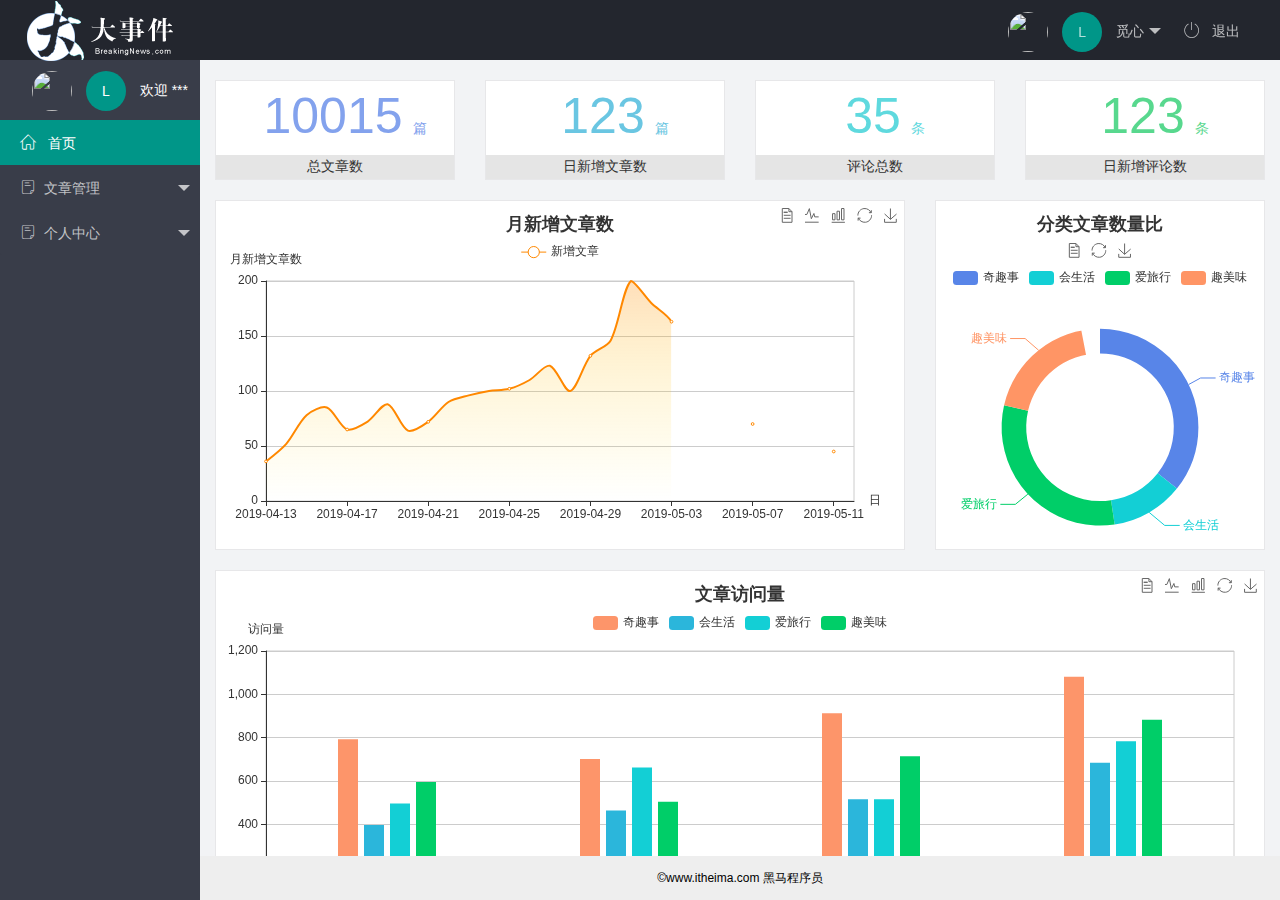
==== commit ae3205c6: "首页功能完成" ====
--- a/index.html
+++ b/index.html
@@ -27,7 +27,7 @@
                     </a>
                     <dl class="layui-nav-child">
                         <dd>
-                            <a href="">基本资料</a>
+                            <a href="/user/user_info.html" target="fm">基本资料</a>
                         </dd>
                         <dd>
                             <a href="">更换头像</a>
@@ -77,13 +77,13 @@
                         <a href="javascript:;"><span class="iconfont icon-16"></span>个人中心</a>
                         <dl class="layui-nav-child">
                             <dd>
-                                <a href="javascript:;"><i class="layui-icon layui-icon-face-smile"></i>基本资料</a>
+                                <a href="/user/user_info.html" target="fm"><i class="layui-icon layui-icon-face-smile"></i>基本资料</a>
                             </dd>
                             <dd>
-                                <a href="javascript:;"><i class="layui-icon layui-icon-face-smile"></i>更换头像</a>
+                                <a href="/user/user_avatar.html" target="fm"><i class="layui-icon layui-icon-face-smile"></i>更换头像</a>
                             </dd>
                             <dd>
-                                <a href="javascript:;"><i class="layui-icon layui-icon-face-smile"></i>更换密码</a>
+                                <a href="/user/user_pwd.html" target="fm"><i class="layui-icon layui-icon-face-smile"></i>更换密码</a>
                             </dd>
                         </dl>
                     </li>
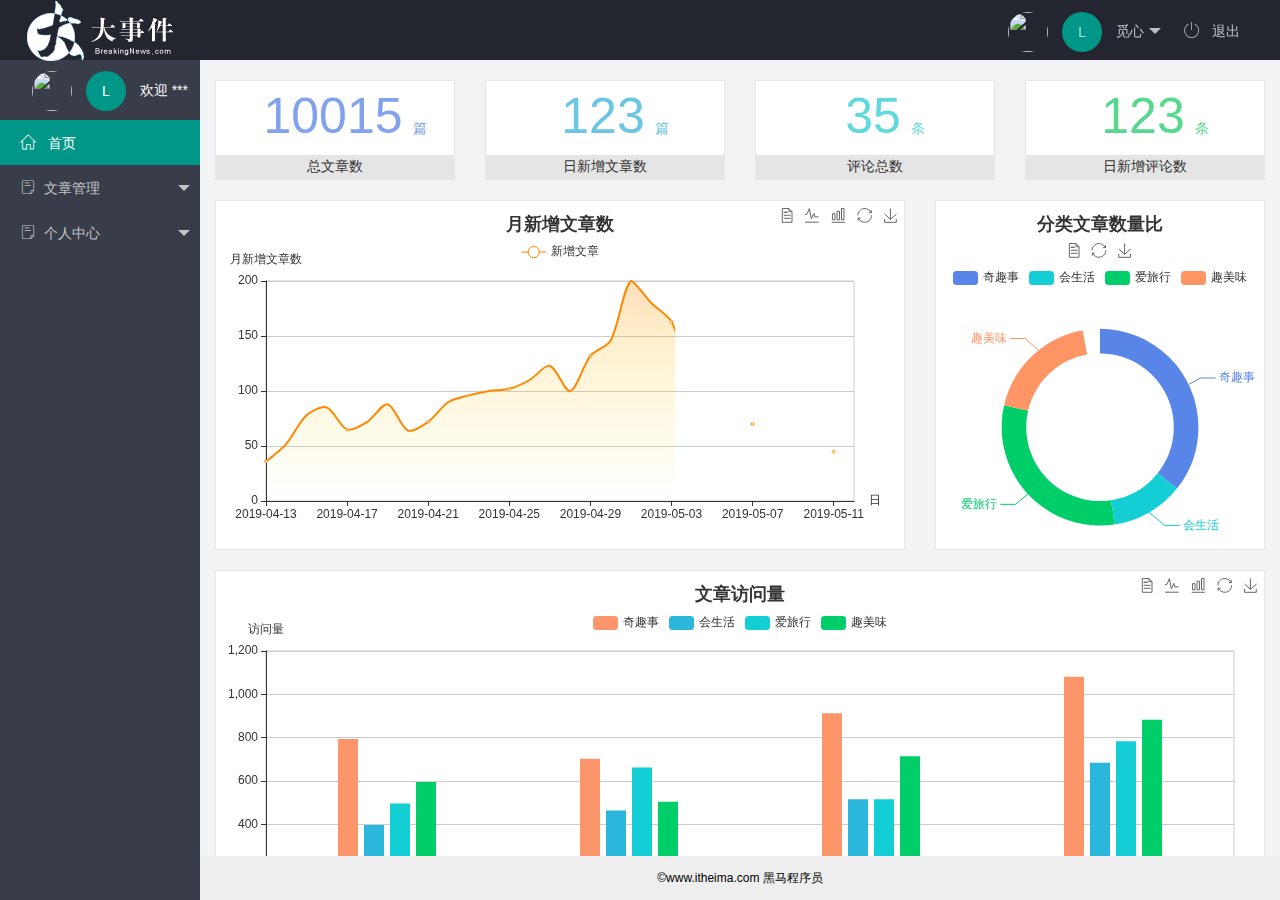
==== commit a58b0cb2: "个人中心功能完成" ====
--- a/index.html
+++ b/index.html
@@ -30,10 +30,10 @@
                             <a href="/user/user_info.html" target="fm">基本资料</a>
                         </dd>
                         <dd>
-                            <a href="">更换头像</a>
+                            <a href="/user/user_avatar.html" target="fm">更换头像</a>
                         </dd>
                         <dd>
-                            <a href="">更换密码</a>
+                            <a href="/user/user_pwd.html" target="fm">更换密码</a>
                         </dd>
                     </dl>
                 </li>
